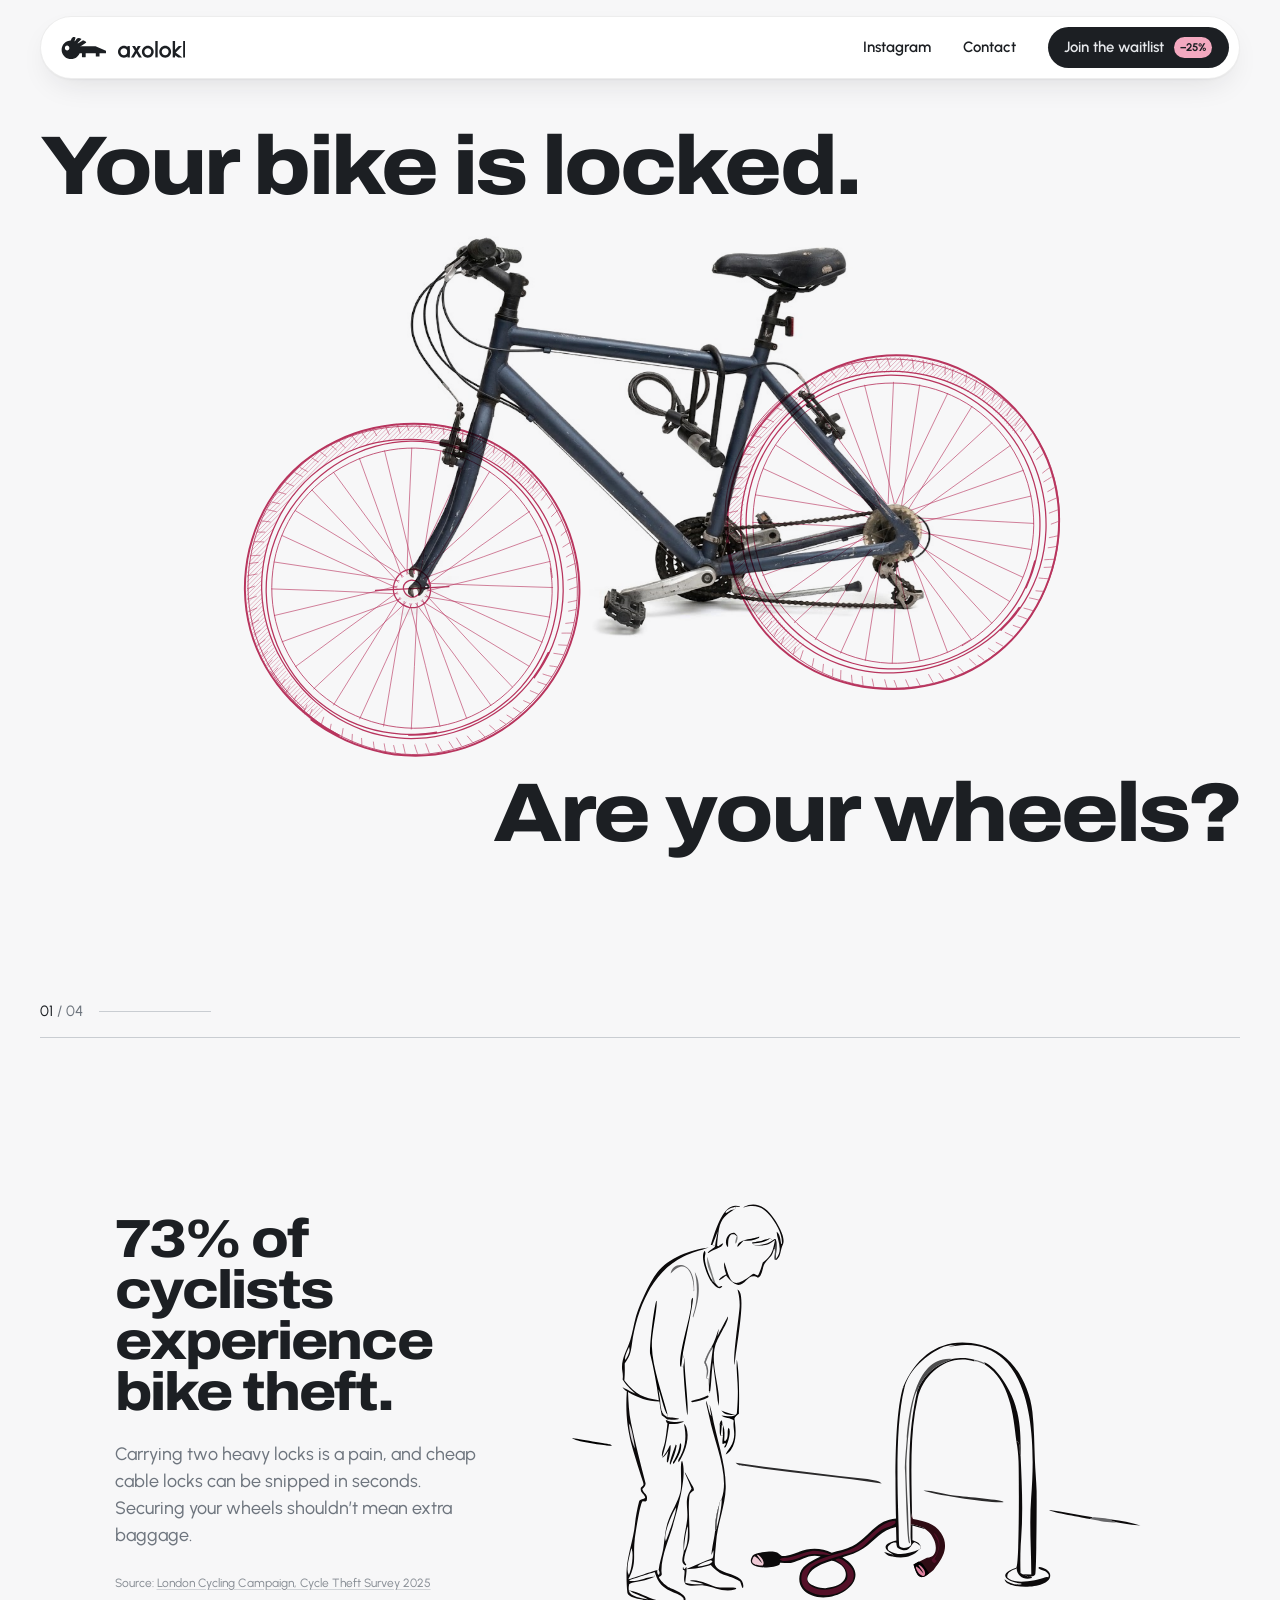
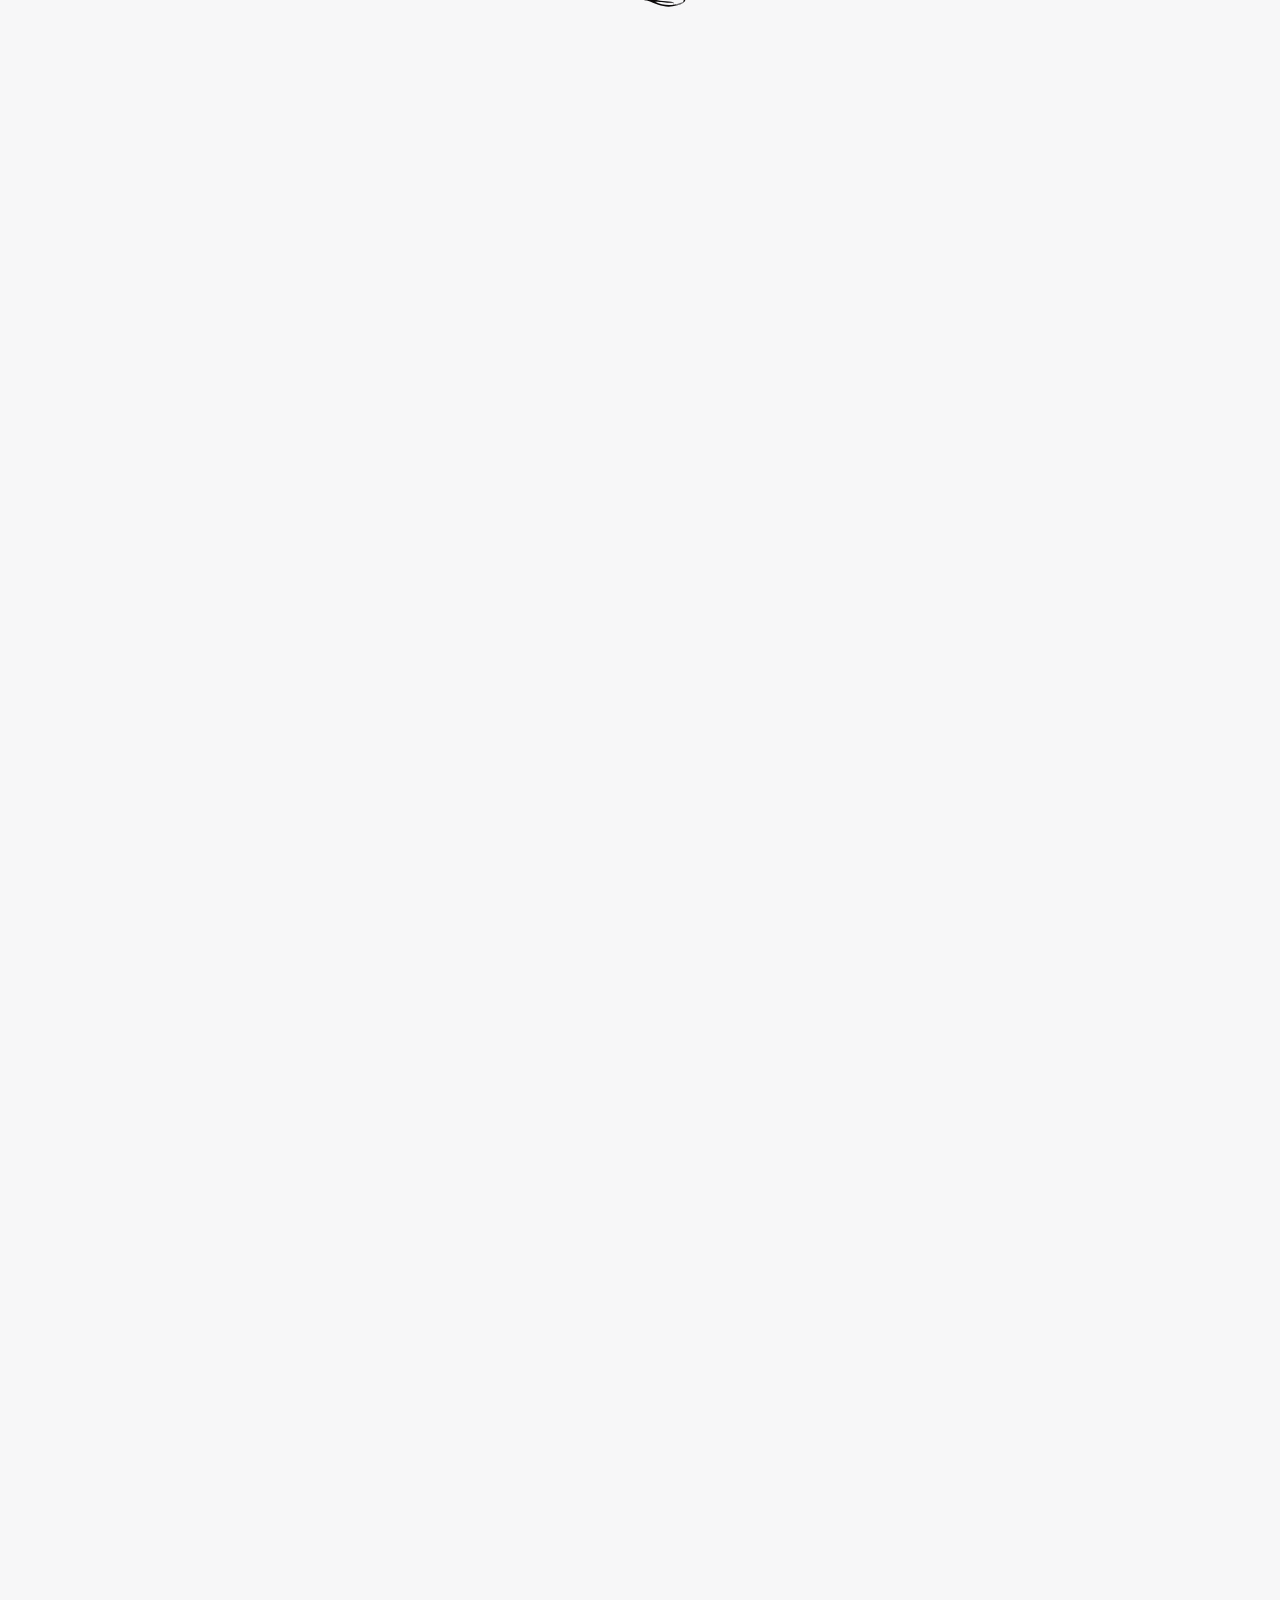
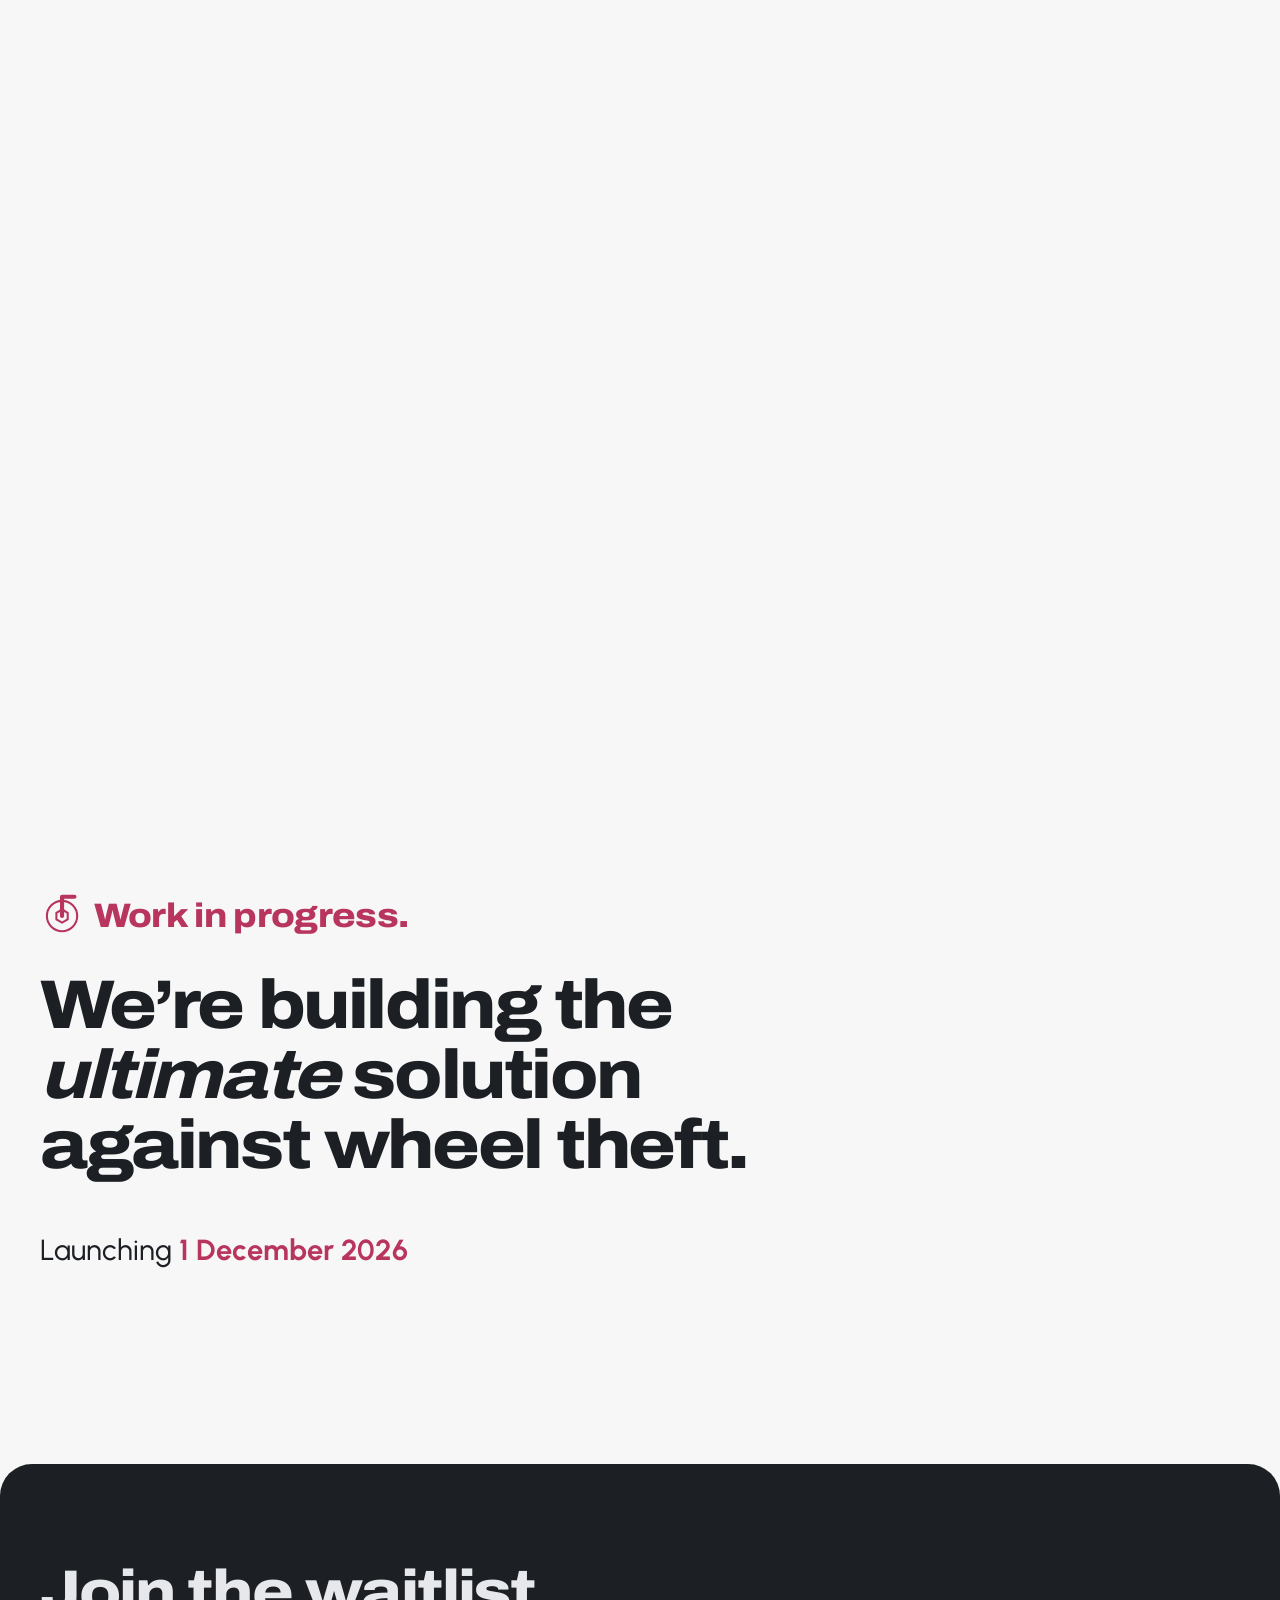
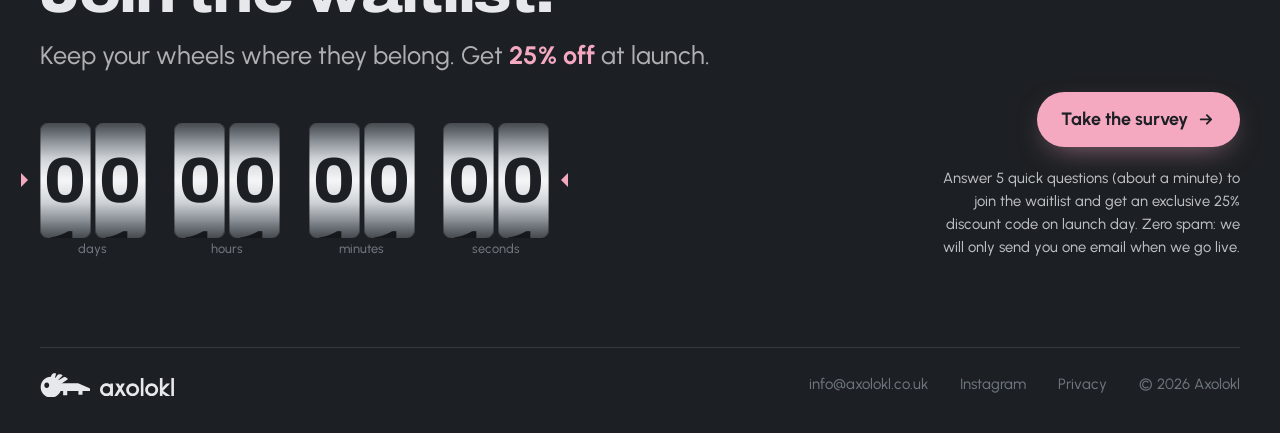
==== index.html @ daed97c5 "v3: privacy notice and page Co-Authored-By: Claude Opus 5.5 <noreply@anthropic.com>" ====
<!doctype html>
<html lang="en-GB">
<head>
  <script defer src="https://cloud.umami.is/script.js" data-website-id="1eecbb00-01e5-4532-9c35-7f315f8613e9"></script>
  <meta charset="utf-8">
  <meta name="viewport" content="width=device-width, initial-scale=1">
  <title>Axolokl — Wheel locks only your key opens</title>
  <meta name="description" content="London loses wheels in seconds. Axolokl is building axle locks with a unique key for every rider. Join the waitlist for 25% off at launch.">
  <link rel="icon" href="assets/logo/favicon.svg" type="image/svg+xml">
  <link rel="preload" href="assets/fonts/archivo-var.woff2" as="font" type="font/woff2" crossorigin>
  <link rel="preload" href="assets/fonts/urbanist-var.woff2" as="font" type="font/woff2" crossorigin>
  <link rel="stylesheet" href="css/styles.css?v=36">
  <script>document.documentElement.classList.add('js');</script>
</head>
<body>

  <header class="nav">
    <div class="logo" role="img" aria-label="Axolokl">
      <svg class="logo__mark" aria-hidden="true" focusable="false" viewBox="0 0 487 249" fill="none" xmlns="http://www.w3.org/2000/svg">
        <path d="M216.404 28.7857C219.076 29.8037 219.848 33.2154 217.874 35.2845L166.989 88.6305L225.165 53.3393C233.697 48.1631 244.389 48.1158 252.967 53.2163L267.867 62.0752C271.656 64.3283 271.803 69.7617 268.141 72.2163L134.375 161.881C115.343 176.302 87.4641 148.905 98.959 127.99L167.012 33.0821C174.684 22.3829 188.601 18.194 200.904 22.8809L216.404 28.7857Z" fill="currentColor"/>
        <path d="M73.7179 65.3352C75.9743 62.7346 80.2435 64.0102 80.7034 67.4223L84.0315 92.1162C84.6173 96.4625 90.7607 96.8344 91.8664 92.5905L100.637 58.9283C100.685 58.7411 100.748 58.5576 100.823 58.3794L113.81 27.6569C118.477 16.6164 129.864 9.97443 141.771 11.347L150.948 12.4049C154.665 12.8333 157.088 16.5226 156.004 20.1039L105.484 186.98C99.5517 209.324 61.9679 205.623 58.2829 182.965L98.0506 135.753C102.824 130.086 103.796 123.108 98.4 118.03C84.8316 105.262 56.8456 84.7814 60.6329 80.4164L73.7179 65.3352Z" fill="currentColor"/>
        <path d="M366.061 109.905H183.76V184.905H483.76C485.417 184.905 486.76 183.562 486.76 181.905V164.662C486.76 161.878 485.11 159.358 482.558 158.246L376.852 112.156C373.448 110.671 369.775 109.905 366.061 109.905Z" fill="currentColor"/>
        <path d="M225.029 174.929C225.029 173.272 226.372 171.929 228.029 171.929H262.029C263.686 171.929 265.029 173.272 265.029 174.929V223.929C265.029 225.586 263.686 226.929 262.029 226.929H228.029C226.372 226.929 225.029 225.586 225.029 223.929V174.929Z" fill="currentColor"/>
        <path d="M373.76 183.405C373.76 181.749 375.103 180.405 376.76 180.405H410.76C412.417 180.405 413.76 181.749 413.76 183.405V217.405C413.76 219.062 412.417 220.405 410.76 220.405H376.76C375.103 220.405 373.76 219.062 373.76 217.405V183.405Z" fill="currentColor"/>
        <path d="M107.26 47.4053C162.764 47.4053 207.76 92.4007 207.76 147.905C207.76 203.41 162.764 248.405 107.26 248.405C51.7553 248.405 6.75977 203.41 6.75977 147.905C6.75983 92.4008 51.7554 47.4055 107.26 47.4053ZM65.7598 102.905C52.5051 102.905 41.7598 114.77 41.7598 129.405C41.7598 144.041 52.5051 155.905 65.7598 155.905C79.0146 155.905 89.7598 144.041 89.7598 129.405C89.7597 114.77 79.0146 102.905 65.7598 102.905Z" fill="currentColor"/>
      </svg>
      <svg class="logo__word" aria-hidden="true" focusable="false" width="193" height="48" viewBox="0 0 193 48" fill="none" xmlns="http://www.w3.org/2000/svg">
      <path fill-rule="evenodd" clip-rule="evenodd" d="M0 30.7066C-3.30485e-08 28.4888 0.436837 26.2926 1.28557 24.2436C2.1343 22.1946 3.37831 20.3328 4.94656 18.7646C6.51482 17.1963 8.37661 15.9523 10.4256 15.1036C12.4747 14.2548 14.6708 13.818 16.8886 13.818C19.1065 13.818 21.3026 14.2548 23.3516 15.1036C25.4007 15.9523 27.2624 17.1963 28.8307 18.7646C30.3989 20.3328 31.643 22.1946 32.4917 24.2436C33.3404 26.2926 33.7773 28.4888 33.7773 30.7066C33.7773 32.9245 33.3404 35.1206 32.4917 37.1696C31.643 39.2186 30.3989 41.0804 28.8307 42.6487C27.2624 44.2169 25.4007 45.4609 23.3516 46.3097C21.3026 47.1584 19.1065 47.5953 16.8886 47.5953C14.6708 47.5953 12.4747 47.1584 10.4256 46.3097C8.37661 45.4609 6.51482 44.2169 4.94656 42.6487C3.37831 41.0804 2.1343 39.2186 1.28557 37.1696C0.436837 35.1206 -3.30485e-08 32.9245 0 30.7066ZM7.08961 30.7066C7.08961 28.1078 8.122 25.6153 9.95968 23.7777C11.7973 21.94 14.2898 20.9076 16.8886 20.9076C19.4875 20.9076 21.9799 21.94 23.8176 23.7777C25.6553 25.6153 26.6876 28.1078 26.6876 30.7066C26.6876 33.3055 25.6553 35.7979 23.8176 37.6356C21.9799 39.4732 19.4875 40.5056 16.8886 40.5056C14.2898 40.5056 11.7973 39.4732 9.95968 37.6356C8.122 35.7979 7.08961 33.3055 7.08961 30.7066Z" fill="currentColor"/>
      <path d="M27.0037 46.9631H33.7772V14.4502H27.0037V46.9631Z" fill="currentColor"/>
      <path d="M37.0285 46.9631H45.2471L65.0257 14.4502H56.8072L37.0285 46.9631Z" fill="currentColor"/>
      <path d="M59.9516 46.9631H68.1701L48.3915 14.4502H40.1729L59.9516 46.9631Z" fill="currentColor"/>
      <path fill-rule="evenodd" clip-rule="evenodd" d="M68.277 30.7066C68.277 26.2275 70.0563 21.9318 73.2236 18.7646C76.3908 15.5973 80.6865 13.818 85.1656 13.818C89.6448 13.818 93.9405 15.5973 97.1077 18.7646C100.275 21.9318 102.054 26.2275 102.054 30.7066C102.054 35.1858 100.275 39.4815 97.1077 42.6487C93.9405 45.8159 89.6448 47.5953 85.1656 47.5953C80.6865 47.5953 76.3908 45.8159 73.2236 42.6487C70.0563 39.4815 68.277 35.1858 68.277 30.7066ZM75.3666 30.7066C75.3666 28.1078 76.399 25.6153 78.2367 23.7777C80.0744 21.94 82.5668 20.9076 85.1656 20.9076C87.7645 20.9076 90.2569 21.94 92.0946 23.7777C93.9323 25.6153 94.9647 28.1078 94.9647 30.7066C94.9647 33.3055 93.9323 35.7979 92.0946 37.6356C90.2569 39.4732 87.7645 40.5056 85.1656 40.5056C82.5668 40.5056 80.0744 39.4732 78.2367 37.6356C76.399 35.7979 75.3666 33.3055 75.3666 30.7066Z" fill="currentColor"/>
      <path d="M106.615 46.963H113.389V0H106.615V46.963Z" fill="currentColor"/>
      <path fill-rule="evenodd" clip-rule="evenodd" d="M117.949 30.7066C117.949 26.2214 119.731 21.92 122.903 18.7485C126.074 15.5771 130.376 13.7953 134.861 13.7953C139.346 13.7953 143.647 15.5771 146.819 18.7485C149.99 21.92 151.772 26.2214 151.772 30.7066C151.772 35.1917 149.99 39.4931 146.819 42.6646C143.647 45.8361 139.346 47.6178 134.861 47.6178C130.376 47.6178 126.074 45.8361 122.903 42.6646C119.731 39.4931 117.949 35.1917 117.949 30.7066ZM125.039 30.7066C125.039 28.1077 126.071 25.6153 127.909 23.7776C129.747 21.9399 132.239 20.9075 134.838 20.9075C137.437 20.9075 139.929 21.9399 141.767 23.7776C143.605 25.6153 144.637 28.1077 144.637 30.7066C144.637 33.3054 143.605 35.7978 141.767 37.6355C139.929 39.4732 137.437 40.5056 134.838 40.5056C132.239 40.5056 129.747 39.4732 127.909 37.6355C126.071 35.7978 125.039 33.3054 125.039 30.7066Z" fill="currentColor"/>
      <path d="M156.333 46.963H163.106V0H156.333V46.963Z" fill="currentColor"/>
      <path d="M156.92 31.6098L161.797 36.3061L182.84 14.4502H173.402L156.92 31.6098Z" fill="currentColor"/>
      <path d="M161.345 31.0227L157.371 36.8479L171.957 46.963H184.285L161.345 31.0227Z" fill="currentColor"/>
      <path d="M186.227 46.963H193V0H186.227V46.963Z" fill="currentColor"/>
      </svg>
    </div>
    <nav class="nav__links" aria-label="Main">
      <!-- On phones the two text links collapse to icons and the button shortens to "Join −25%" -->
      <a class="nav__link" href="https://www.instagram.com/axolokl/" target="_blank" rel="noopener">
        <svg class="nav__icon" viewBox="0 0 24 24" aria-hidden="true" focusable="false"><rect x="3.5" y="3.5" width="17" height="17" rx="5"/><circle cx="12" cy="12" r="4"/><circle class="nav__icon-dot" cx="17.2" cy="6.8" r="0.6"/></svg>
        <span class="nav__text">Instagram</span>
      </a>
      <a class="nav__link" href="mailto:info@axolokl.co.uk">
        <svg class="nav__icon" viewBox="0 0 24 24" aria-hidden="true" focusable="false"><rect x="3" y="5.5" width="18" height="13" rx="2"/><path d="M3.5 7 L12 13 L20.5 7"/></svg>
        <span class="nav__text">Contact</span>
      </a>
      <a class="btn btn--small nav__cta" href="#waitlist" data-waitlist-open><span><span class="nav__cta-long">Join the waitlist</span><span class="nav__cta-short">Join</span></span><span class="nav__chip">−25%</span></a>
    </nav>
  </header>

  <main id="top">

    <!-- 1. HERO -->
    <section class="hero" aria-labelledby="hero-title">
      <h1 id="hero-title" class="hero__title">
        <span class="hero__line hero__line--a">Your bike is locked.</span>
        <span class="hero__line hero__line--b">Are your wheels?</span>
      </h1>

      <figure class="hero__stage">
        <img class="hero__bike" src="assets/img/hero-bike.jpg" width="1024" height="765"
             alt="A bicycle frame still locked with a D-lock, both of its wheels stolen.">
        <!-- Ghost wheels: hand-drawn sketches where the stolen wheels used to be. Image-pixel coordinates;
             generated (tyre, tread, hatching, rim, spokes, hub, cassette), each stroke traced in on load. -->
        <svg class="hero__ghosts" viewBox="0 0 1024 765" aria-hidden="true" focusable="false">
          <defs><mask id="gw-rear-gears" maskUnits="userSpaceOnUse" x="-400" y="-400" width="1824" height="1565"><rect x="-400" y="-400" width="1824" height="1565" fill="#fff"/><circle cx="911" cy="562" r="44" fill="#000"/></mask></defs>
          <g class="ghost-wheel">
            <path class="sk sk--tyre sk-trace" d="M35.9 884C31.4 881.3 17.4 873.8 8.6 868C-0.2 862.3 -8.8 856 -16.9 849.2C-25.1 842.5 -32.9 835.3 -40.3 827.7C-47.6 820.1 -54.6 812 -61 803.5C-67.4 795 -73.4 786.1 -78.7 776.9C-84.1 767.6 -88.9 758 -93 748.1C-97.1 738.3 -100.7 728 -103.5 717.7C-106.3 707.4 -108.5 696.7 -110 686.1C-111.4 675.5 -112.2 664.7 -112.4 653.9C-112.5 643.2 -111.9 632.4 -110.7 621.7C-109.5 611 -107.7 600.3 -105.2 589.9C-102.7 579.4 -99.5 569 -95.8 559C-92 548.9 -87.6 539 -82.6 529.4C-77.7 519.9 -72 510.6 -65.9 501.8C-59.8 493 -53 484.5 -45.8 476.5C-38.6 468.6 -30.7 461.1 -22.6 454.1C-14.4 447.2 -5.7 440.8 3.3 434.9C12.2 429.1 21.6 423.9 31.2 419.2C40.8 414.6 50.8 410.5 60.8 407C70.8 403.5 81.1 400.7 91.5 398.3C101.8 396 112.3 394.3 122.9 393.1C133.4 392 144 391.4 154.6 391.4C165.2 391.4 175.9 391.9 186.4 393.1C197 394.3 207.6 396.1 217.9 398.6C228.3 401 238.6 404.1 248.6 407.8C258.6 411.5 268.5 415.9 277.9 420.9C287.4 425.8 296.6 431.5 305.4 437.6C314.1 443.8 322.5 450.6 330.4 457.8C338.3 465.1 345.8 472.9 352.7 481.1C359.6 489.3 366 498 371.8 506.9C377.7 515.9 383 525.3 387.8 534.8C392.5 544.4 396.8 554.4 400.4 564.4C404 574.5 407 584.9 409.4 595.3C411.8 605.7 413.7 616.4 414.8 627.1C415.9 637.7 416.5 648.6 416.3 659.3C416.1 670 415.3 680.8 413.7 691.5C412.2 702.1 410 712.8 407.1 723.1C404.2 733.5 400.7 743.8 396.5 753.7C392.3 763.6 387.5 773.3 382.1 782.6C376.8 792 370.8 801 364.4 809.6C357.9 818.2 350.9 826.4 343.5 834.2C336.1 842 328.1 849.4 319.9 856.2C311.6 863.1 302.8 869.5 293.8 875.3C284.8 881.1 275.3 886.4 265.6 891.1C255.9 895.7 245.9 899.9 235.7 903.3C225.5 906.7 215 909.5 204.4 911.5C193.9 913.6 183.1 915 172.4 915.6C161.7 916.3 150.8 916.2 140.1 915.5C129.4 914.8 118.7 913.4 108.2 911.3C97.7 909.3 87.3 906.5 77.2 903.3C67 900 57 896.1 47.4 891.8C37.7 887.4 28.2 882.4 19 877C9.9 871.6 -3.1 862.3 -7.5 859.3" pathLength="1" style="--d:0.70s;--t:2.50s"/>
            <path class="sk sk--fine sk-trace" d="M-17.7 842.8C-21.4 839.2 -32.9 828.6 -39.9 820.9C-46.9 813.2 -53.5 805.1 -59.6 796.6C-65.7 788.2 -71.3 779.3 -76.3 770.1C-81.4 761 -85.9 751.4 -89.7 741.7C-93.6 731.9 -96.9 721.9 -99.5 711.7C-102.1 701.5 -104.1 691.1 -105.4 680.7C-106.8 670.2 -107.5 659.6 -107.5 649.1C-107.5 638.5 -106.9 627.9 -105.7 617.4C-104.5 606.9 -102.6 596.4 -100.2 586.1C-97.7 575.8 -94.6 565.6 -90.9 555.6C-87.2 545.7 -82.8 535.8 -77.9 526.4C-73 517 -67.4 507.8 -61.3 499C-55.2 490.3 -48.4 481.9 -41.2 474.1C-33.9 466.2 -26.1 458.8 -17.9 452.1C-9.6 445.3 -0.9 439.1 8.2 433.5C17.2 427.9 26.7 422.9 36.4 418.6C46 414.3 56 410.6 66.1 407.5C76.2 404.3 86.5 401.9 96.8 400C107.1 398 117.6 396.7 128 396C138.4 395.2 148.9 395 159.4 395.3C169.8 395.7 180.3 396.6 190.6 398C201 399.5 211.3 401.6 221.4 404.2C231.5 406.8 241.6 410 251.4 413.9C261.1 417.7 270.7 422.2 280 427.2C289.2 432.2 298.2 437.9 306.7 444.1C315.2 450.3 323.4 457.1 331.1 464.3C338.7 471.5 346 479.3 352.7 487.5C359.4 495.6 365.6 504.2 371.2 513.1C376.9 522 382 531.4 386.6 540.9C391.1 550.4 395.1 560.2 398.6 570.2C402 580.2 404.9 590.5 407.1 600.8C409.3 611.1 411 621.7 411.9 632.2C412.9 642.8 413.3 653.5 412.9 664.1C412.6 674.7 411.5 685.4 409.8 695.8C408.1 706.3 405.7 716.8 402.7 727C399.6 737.1 395.9 747.2 391.6 756.9C387.2 766.6 382.2 776.1 376.7 785.2C371.2 794.2 365.1 803 358.6 811.4C352.1 819.7 345 827.7 337.5 835.3C330.1 842.8 322.1 849.9 313.9 856.6C305.6 863.2 296.9 869.4 287.9 875.1C278.9 880.7 269.5 885.9 259.9 890.5C250.3 895 240.3 899 230.2 902.3C220.1 905.6 209.7 908.3 199.2 910.2C188.7 912.2 178 913.4 167.3 914C156.7 914.5 145.9 914.3 135.3 913.4C124.7 912.4 114.1 910.8 103.8 908.5C93.4 906.2 83.2 903.2 73.2 899.7C63.2 896.2 53.5 892 44 887.3C34.6 882.7 25.4 877.5 16.5 871.8C7.7 866.1 -0.9 860 -9.1 853.4C-17.2 846.8 -25.1 839.8 -32.5 832.4C-39.9 825 -47 817.1 -53.5 808.9C-60.1 800.6 -68.7 787.3 -71.7 783" pathLength="1" style="--d:0.94s;--t:2.60s"/>
            <path class="sk sk-trace" d="M367 752.9C364.7 757.2 358.2 770.2 353 778.3C347.8 786.5 342.1 794.3 335.9 801.7C329.8 809.1 323.1 816.2 316.1 822.8C309.1 829.4 301.6 835.5 293.8 841.2C286.1 846.9 277.9 852.2 269.6 856.9C261.2 861.6 252.6 865.9 243.7 869.7C234.9 873.4 225.8 876.7 216.6 879.4C207.3 882.1 197.9 884.2 188.4 885.8C178.9 887.4 169.3 888.4 159.7 888.8C150 889.2 140.3 889 130.7 888.1C121.1 887.3 111.5 885.8 102.1 883.7C92.7 881.6 83.4 878.9 74.4 875.6C65.3 872.4 56.4 868.4 47.9 864.1C39.4 859.7 31.1 854.7 23.1 849.3C15.2 843.9 7.6 838 0.4 831.8C-6.9 825.5 -13.8 818.8 -20.2 811.8C-26.7 804.8 -32.8 797.3 -38.5 789.6C-44.1 781.9 -49.4 773.9 -54.1 765.6C-58.9 757.3 -63.2 748.6 -67 739.8C-70.8 731 -74.1 721.9 -76.7 712.7C-79.4 703.4 -81.6 693.9 -83.1 684.4C-84.6 674.9 -85.5 665.2 -85.8 655.5C-86.1 645.9 -85.8 636.1 -84.8 626.5C-83.9 616.9 -82.3 607.2 -80.2 597.8C-78.1 588.3 -75.3 578.9 -72 569.8C-68.7 560.7 -64.8 551.7 -60.4 543.1C-56.1 534.4 -51.1 526 -45.7 517.9C-40.3 509.8 -34.4 502 -28 494.7C-21.6 487.4 -14.8 480.4 -7.5 473.9C-0.3 467.4 7.4 461.3 15.4 455.8C23.4 450.3 31.8 445.3 40.5 440.9C49.1 436.5 58.1 432.7 67.2 429.4C76.3 426.2 85.7 423.5 95.2 421.5C104.6 419.4 114.2 418 123.8 417.1C133.4 416.3 143 416 152.6 416.2C162.2 416.5 171.8 417.3 181.3 418.6C190.7 419.9 200.2 421.7 209.5 424.1C218.7 426.4 227.9 429.2 236.9 432.6C245.8 435.9 254.7 439.8 263.2 444.1C271.8 448.5 280.1 453.3 288.1 458.7C296.1 464 303.9 469.8 311.2 476.2C318.4 482.5 325.4 489.3 331.9 496.5C338.3 503.7 344.3 511.3 349.8 519.3C355.3 527.3 360.3 535.7 364.7 544.3C369.1 552.9 373 561.9 376.3 571C379.6 580.1 382.3 589.5 384.5 599C386.6 608.4 388.2 618 389.3 627.7C390.3 637.3 390.7 647.1 390.6 656.8C390.5 666.5 389.7 676.2 388.4 685.9C387.1 695.5 385.3 705.1 382.8 714.5C380.3 723.9 377.2 733.2 373.6 742.2C369.9 751.2 365.7 760 360.9 768.5C356.2 777 347.7 788.9 345 793" pathLength="1" style="--d:1.10s;--t:2.40s"/>
            <path class="sk sk-trace" d="M190.5 879C185.9 879.6 171.9 881.6 162.6 882.1C153.2 882.6 143.8 882.5 134.4 881.9C125.1 881.3 115.7 880.2 106.5 878.5C97.3 876.7 88 874.5 79.1 871.6C70.1 868.8 61.3 865.4 52.7 861.4C44.2 857.5 35.8 852.9 27.8 847.9C19.8 842.9 12.1 837.4 4.8 831.4C-2.4 825.4 -9.4 818.9 -15.8 812C-22.3 805.2 -28.4 797.8 -33.9 790.2C-39.5 782.6 -44.6 774.6 -49.1 766.4C-53.7 758.2 -57.8 749.7 -61.4 741C-64.9 732.3 -68 723.3 -70.5 714.3C-72.9 705.2 -74.9 695.9 -76.3 686.7C-77.6 677.4 -78.4 668 -78.7 658.6C-78.9 649.2 -78.5 639.8 -77.6 630.4C-76.6 621.1 -75.1 611.8 -73 602.7C-70.9 593.5 -68.2 584.5 -65 575.7C-61.9 566.9 -58.1 558.3 -53.9 550C-49.6 541.6 -44.9 533.5 -39.7 525.8C-34.5 518 -28.9 510.5 -22.8 503.4C-16.8 496.3 -10.3 489.4 -3.5 483C3.3 476.7 10.5 470.6 18 465C25.5 459.4 33.3 454.2 41.4 449.5C49.6 444.8 58 440.5 66.7 436.9C75.3 433.2 84.3 430 93.4 427.4C102.4 424.8 111.7 422.8 121.1 421.4C130.4 420 140 419.2 149.4 419C158.9 418.9 168.4 419.3 177.8 420.4C187.2 421.5 196.6 423.2 205.8 425.4C215 427.7 224.1 430.6 232.9 433.9C241.8 437.3 250.4 441.3 258.8 445.7C267.1 450.1 275.2 455.1 283 460.5C290.7 465.9 298.2 471.7 305.2 478C312.3 484.3 319 491 325.2 498.1C331.4 505.1 337.3 512.6 342.6 520.4C347.9 528.1 352.8 536.3 357.1 544.6C361.4 553 365.2 561.7 368.4 570.5C371.7 579.3 374.4 588.4 376.5 597.5C378.6 606.7 380.2 616 381.2 625.3C382.2 634.7 382.7 644.1 382.6 653.5C382.5 662.8 381.8 672.3 380.6 681.6C379.4 690.8 377.7 700.1 375.4 709.2C373.2 718.3 370.4 727.4 367.1 736.1C363.8 744.9 359.9 753.6 355.6 761.9C351.2 770.2 346.3 778.4 341 786.1C335.6 793.9 329.7 801.4 323.4 808.4C317.1 815.4 310.3 822 303.2 828.2C296.1 834.3 288.4 840.1 280.6 845.3C272.7 850.5 264.4 855.2 256 859.4C247.5 863.5 238.8 867.2 229.9 870.3C221 873.4 211.8 876 202.7 878C193.5 880 184.1 881.5 174.7 882.5C165.4 883.4 151.2 883.5 146.5 883.7" pathLength="1" style="--d:1.30s;--t:2.20s"/>
            <path class="sk sk--fine sk-trace" d="M370.3 619.2C370.8 623.7 372.7 637.1 373 646C373.4 655 373.2 664.1 372.4 673C371.6 682 370.2 691 368.4 699.8C366.5 708.6 364 717.3 361.1 725.8C358.1 734.3 354.6 742.7 350.6 750.8C346.7 758.9 342.2 766.8 337.3 774.4C332.3 782 326.9 789.3 321.1 796.2C315.3 803.1 309 809.7 302.4 815.8C295.8 822 288.7 827.8 281.4 833C274 838.3 266.3 843.1 258.3 847.4C250.3 851.7 242 855.5 233.6 858.7C225.2 861.9 216.5 864.6 207.7 866.7C199 868.8 190 870.3 181.1 871.3C172.1 872.3 163.1 872.8 154.1 872.7C145.1 872.6 136.1 871.9 127.3 870.8C118.4 869.7 109.5 868 100.9 865.8C92.2 863.7 83.6 861.1 75.2 857.9C66.8 854.8 58.6 851.2 50.6 847.2C42.6 843.1 34.8 838.6 27.4 833.6C19.9 828.7 12.7 823.2 5.9 817.4C-0.9 811.6 -7.4 805.3 -13.5 798.6C-19.5 792 -25.2 784.9 -30.3 777.5C-35.5 770.2 -40.3 762.4 -44.5 754.5C-48.7 746.5 -52.4 738.2 -55.6 729.8C-58.8 721.4 -61.4 712.7 -63.6 703.9C-65.7 695.2 -67.3 686.2 -68.4 677.3C-69.4 668.3 -70 659.3 -69.9 650.2C-69.9 641.2 -69.3 632.1 -68.2 623.2C-67.1 614.2 -65.5 605.3 -63.3 596.5C-61.1 587.8 -58.3 579.1 -55 570.7C-51.8 562.2 -47.9 553.9 -43.6 546C-39.3 538.1 -34.5 530.3 -29.2 523C-23.9 515.7 -18.1 508.6 -12 502C-5.8 495.4 0.8 489.1 7.7 483.3C14.6 477.5 21.9 472.1 29.4 467.2C37 462.3 44.9 457.8 53 453.8C61 449.8 69.4 446.2 77.9 443.2C86.3 440.2 95.1 437.6 103.8 435.6C112.6 433.6 121.6 432.1 130.5 431.1C139.5 430.2 148.6 429.8 157.6 430C166.6 430.1 175.7 430.9 184.7 432.2C193.6 433.5 202.5 435.4 211.2 437.8C219.9 440.3 228.5 443.3 236.8 446.8C245.1 450.3 253.2 454.4 261 458.9C268.8 463.5 276.3 468.5 283.5 474C290.7 479.4 297.5 485.3 304 491.5C310.5 497.8 316.6 504.4 322.3 511.4C328 518.3 333.3 525.6 338.1 533.2C343 540.7 347.5 548.6 351.4 556.7C355.4 564.8 358.9 573.1 361.8 581.6C364.8 590.1 367.3 598.8 369.2 607.6C371.2 616.4 372.7 629.9 373.4 634.4" pathLength="1" style="--d:1.46s;--t:2.20s"/>
            <path class="sk sk--fine sk-fade" d="M412.5 649.2Q406.9 651 400.8 653.3M411.8 670.8Q405.1 672.3 398.5 673.7M410.4 685.1Q404.6 686.5 399.2 687.6M406.9 705.6Q400.8 706.3 394.6 707M402.8 722.4Q395.8 722.2 388.6 722.4M396.6 741.6Q390.3 741.4 383.4 740.9M390.6 756.5Q382.9 755.3 375.8 754.3M381.1 775.9Q375.3 774.6 369.5 774.1M372.3 791.1Q365.5 789.4 358.7 787.1M363.5 804Q357.1 801.8 350.5 799.4M351.8 819.2Q345.5 816.2 338.6 813.3M338.6 833.8Q333.5 831.6 328.1 829.1M323.6 848Q317.4 844 311.6 840.1M311.4 858Q306.6 854.8 301.8 852M300 866.4Q295.5 862.8 290.6 859.8M283.8 876.7Q279.4 872.1 274.4 868.2M266.5 886Q262.3 881.4 257.4 876.3M247.1 894.5Q243.1 889.7 239.2 885.1M229.8 900.6Q225.6 894.1 221.9 888M216.9 904.3Q213.6 899.3 210.3 894.2M198.9 908.2Q196 903.3 193.2 898.6M178.7 911.1Q176.2 904.2 173.4 897.3M160.2 912.4Q157.7 906.1 155.9 899.3M140.9 912.3Q139.5 905.1 137.6 898.1M125.5 911.1Q124.2 905.2 122.7 899.9M109.9 909.1Q108.6 903 107.8 897.2M92.1 905.5Q91.2 899.6 90.7 894.4M72.4 900.1Q72.5 894.5 72 888.7M56.8 894.5Q57 888.3 57.4 882.3M40.3 887.3Q41.9 880.2 42.8 873.1M21.9 877.7Q22.6 871.8 23.9 866.3M7.8 868.9Q9.7 861.7 12.2 855.2M-11 855.2Q-8.8 849.1 -6.1 842.9M-19.7 847.9Q-16.7 842.1 -14.3 835.8M-36.4 831.9Q-33.6 826.3 -30.7 821.1M-48.8 817.9Q-45 812.3 -41.5 806.9M-57.6 806.7Q-52.8 801.4 -48.8 795.4M-70.1 788.2Q-65 782.7 -60.3 777.6M-78.1 774.2Q-74.1 769.3 -69.3 765.1M-85.3 759.4Q-80.7 755.6 -76.4 751.1M-92.7 741.5Q-86.2 737.6 -80.6 732.9M-98.1 724.7Q-93.4 721 -88.3 717.8M-102.4 708.3Q-96.1 705.2 -90.5 701.7M-105.9 688.4Q-99.5 685.2 -93.5 682.7M-107.9 669Q-100.8 666.8 -94.1 664.2M-108.5 652.2Q-102.6 650.1 -97.3 648.2M-107.7 631.6Q-100.4 630.2 -93 628.9M-105.5 612.5Q-98.8 611.3 -91.6 610.7M-103.3 600.3Q-95.8 599.5 -88.7 599.3M-97.7 577.9Q-90.1 578 -82.8 578.3M-92.7 562.6Q-87.2 563 -80.9 562.7M-85.5 545.1Q-78.6 545.8 -72.4 546.7M-76.7 527.3Q-70 528.7 -62.7 530.5M-69.7 515.2Q-63.7 516.4 -57.9 517.9M-59.1 499.4Q-53.1 500.9 -47.8 502.7M-47.8 484.8Q-41.2 487.4 -35.4 490.1M-33.3 468.9Q-27.4 471.9 -21.6 474.9M-24.9 460.8Q-19.5 463.6 -13.7 467.1M-6.7 445.4Q-1.7 448.8 3.3 451.9M6.7 435.8Q11.6 439.7 16.5 443.4M23.5 425.4Q28 429 32.4 433M36.3 418.6Q41.1 423.9 45.9 429.1M56.2 409.8Q60.5 415.7 65 421.5M71.5 404.2Q75.5 409.6 79.1 415M89.2 399.2Q93 404.9 96 410.3M109.5 395Q112.3 401.8 115.6 408.5M128 392.6Q130.3 399 133.1 406.1M142.5 391.7Q144.4 396.7 146.8 402.3M162.3 391.7Q164.3 398.3 165.7 405.5M180.8 393.1Q181.7 400.2 183.2 406.6M200.6 396.1Q201.8 402 202.3 408M214.9 399.2Q215.3 406.4 215.2 414.2M232 404.1Q231.8 410.4 231.9 417.3M248.4 410Q247.3 417 247 423.9M265.8 417.7Q265.1 423.4 264.7 428.9M282.3 426.4Q281.7 432.3 280.3 437.7M300.5 438Q298.8 443.2 297.5 449.2M314 448Q311.6 453.7 309.8 459.5M328.5 460.4Q325.1 466.5 322 473.2M341.5 473.2Q338.3 478.7 334.8 484.9M349.5 482.1Q345.6 487.6 341.9 493.7M364.6 501.5Q360.6 506.5 356.2 512.2M374.3 516.2Q371 520.6 367.1 525.1M381.5 528.7Q377.1 533.2 372.1 538.1M388.9 543.6Q383.7 547.7 379 552.4M395.9 560.6Q391.4 564.2 387.3 568M402 578.8Q395.9 582.6 390.1 586.4M406.3 595.5Q400.5 598.5 395.5 601.9M409.5 612.3Q403.1 615 396.7 618.1M411.9 633.6Q404.6 636.3 397.9 638.5" style="--d:2.50s;--o:.7"/>
            <clipPath id="gw-front-ring"><path clip-rule="evenodd" d="M-110 652a262 262 0 1 0 524 0a262 262 0 1 0 -524 0ZM-86 652a238 238 0 1 0 476 0a238 238 0 1 0 -476 0Z"/></clipPath>
            <path class="sk sk--hatch sk-fade" clip-path="url(#gw-front-ring)" d="M-634 914Q-372.2 652 -110 390M-627 914Q-364.2 651.7 -103 390M-620 914Q-358 652.5 -96 390M-613 914Q-349.8 651.6 -89 390M-606 914Q-343.2 652.5 -82 390M-599 914Q-336.7 651.8 -75 390M-592 914Q-330.4 650.9 -68 390M-585 914Q-323.9 651 -61 390M-578 914Q-315.4 651.4 -54 390M-571 914Q-309.8 651 -47 390M-564 914Q-301.2 652.9 -40 390M-557 914Q-294.6 651.5 -33 390M-550 914Q-288.6 651.5 -26 390M-543 914Q-281.1 651.2 -19 390M-536 914Q-274.1 651.4 -12 390M-529 914Q-265.9 653.1 -5 390M-522 914Q-259.9 651.4 2 390M-515 914Q-251.9 651.5 9 390M-508 914Q-246.3 650.8 16 390M-501 914Q-239.3 651.9 23 390M-494 914Q-232 651.3 30 390M-487 914Q-225 650.8 37 390M-480 914Q-218.6 651 44 390M-473 914Q-211.2 650.9 51 390M-466 914Q-205.1 651.5 58 390M-459 914Q-197.6 652.2 65 390M-452 914Q-189.9 652.6 72 390M-445 914Q-182.6 652.5 79 390M-438 914Q-175.1 651.7 86 390M-431 914Q-169.4 653.2 93 390M-424 914Q-162.8 652.5 100 390M-417 914Q-154.7 650.9 107 390M-410 914Q-147.2 652.9 114 390M-403 914Q-140.7 652.6 121 390M-396 914Q-133.3 651.1 128 390M-389 914Q-126.9 652 135 390M-382 914Q-119.2 652.7 142 390M-375 914Q-112.2 652.2 149 390M-368 914Q-105.1 652.4 156 390M-361 914Q-98.5 651.4 163 390M-354 914Q-93.1 651.1 170 390M-347 914Q-85.3 651.1 177 390M-340 914Q-77.2 652.1 184 390M-333 914Q-70.7 652.3 191 390M-326 914Q-63.6 652 198 390M-319 914Q-58.2 652.7 205 390M-312 914Q-49.4 652 212 390M-305 914Q-42.9 652.4 219 390M-298 914Q-37 652.6 226 390M-291 914Q-29.6 651 233 390M-284 914Q-22.6 652.6 240 390M-277 914Q-15.7 652.6 247 390M-270 914Q-6.9 652 254 390M-263 914Q-1.3 651.9 261 390M-256 914Q6.4 652.6 268 390M-249 914Q13.3 652.3 275 390M-242 914Q19 651.2 282 390M-235 914Q26.4 652.6 289 390M-228 914Q33.5 652.2 296 390M-221 914Q39.8 650.9 303 390M-214 914Q47.4 652.4 310 390M-207 914Q55.5 652.4 317 390M-200 914Q61.5 652 324 390M-193 914Q68.9 651.9 331 390M-186 914Q75.1 652.9 338 390M-179 914Q82.3 653.1 345 390M-172 914Q91 650.8 352 390M-165 914Q96.9 652.8 359 390M-158 914Q105.1 651.9 366 390M-151 914Q110.4 651.3 373 390M-144 914Q119.1 651.3 380 390M-137 914Q125.2 651.1 387 390M-130 914Q132.1 653.1 394 390M-123 914Q138.1 652.8 401 390M-116 914Q146 652.9 408 390M-109 914Q153.5 651.4 415 390M-102 914Q161 652 422 390M-95 914Q165.9 650.8 429 390M-88 914Q174 651.9 436 390M-81 914Q180.5 651.1 443 390M-74 914Q187.6 651.6 450 390M-67 914Q195.8 650.8 457 390M-60 914Q202.6 652.8 464 390" style="--d:2.80s;--o:.55"/>
            <path class="sk sk--spoke sk-trace" d="M174.5 643.6Q275.5 647.6 374 650.3" pathLength="1" style="--d:1.60s;--t:1.10s"/>
            <path class="sk sk--spoke sk-trace" d="M172.4 664.6Q270.3 680.5 369.4 697.1" pathLength="1" style="--d:1.64s;--t:1.10s"/>
            <path class="sk sk--spoke sk-trace" d="M176 653Q268.1 695 357.3 736.5" pathLength="1" style="--d:1.67s;--t:1.10s"/>
            <path class="sk sk--spoke sk-trace" d="M166.2 671.3Q251.4 722.4 336.9 774.8" pathLength="1" style="--d:1.71s;--t:1.10s"/>
            <path class="sk sk--spoke sk-trace" d="M173.9 661.9Q240.9 735.7 310.4 807.6" pathLength="1" style="--d:1.74s;--t:1.10s"/>
            <path class="sk sk--spoke sk-trace" d="M157.8 675.3Q218.3 754.9 276.1 836.1" pathLength="1" style="--d:1.78s;--t:1.10s"/>
            <path class="sk sk--spoke sk-trace" d="M168.3 669.6Q203.1 762.2 237.9 856.7" pathLength="1" style="--d:1.82s;--t:1.10s"/>
            <path class="sk sk--spoke sk-trace" d="M148.4 675.7Q173.5 773.8 195.9 869.6" pathLength="1" style="--d:1.85s;--t:1.10s"/>
            <path class="sk sk--spoke sk-trace" d="M160.1 674.6Q155.7 775.5 150.6 874" pathLength="1" style="--d:1.89s;--t:1.10s"/>
            <path class="sk sk--spoke sk-trace" d="M139.4 672.4Q123.2 771.5 106.8 869.3" pathLength="1" style="--d:1.92s;--t:1.10s"/>
            <path class="sk sk--spoke sk-trace" d="M151.2 676Q110.7 766.8 68.9 857.9" pathLength="1" style="--d:1.96s;--t:1.10s"/>
            <path class="sk sk--spoke sk-trace" d="M132.6 666.1Q80.6 750.4 27.7 836" pathLength="1" style="--d:2.00s;--t:1.10s"/>
            <path class="sk sk--spoke sk-trace" d="M142.1 673.9Q70.5 741 -3.6 810.4" pathLength="1" style="--d:2.03s;--t:1.10s"/>
            <path class="sk sk--spoke sk-trace" d="M128.7 657.7Q47.6 716 -32.5 775.4" pathLength="1" style="--d:2.07s;--t:1.10s"/>
            <path class="sk sk--spoke sk-trace" d="M134.2 668.1Q41.8 701.3 -53.5 736" pathLength="1" style="--d:2.10s;--t:1.10s"/>
            <path class="sk sk--spoke sk-trace" d="M128.3 648.3Q30.6 671.6 -65.9 694.6" pathLength="1" style="--d:2.14s;--t:1.10s"/>
            <path class="sk sk--spoke sk-trace" d="M129.5 660.3Q28.7 655.4 -70 652.5" pathLength="1" style="--d:2.18s;--t:1.10s"/>
            <path class="sk sk--spoke sk-trace" d="M131.4 639.7Q33.9 624.8 -66 610" pathLength="1" style="--d:2.21s;--t:1.10s"/>
            <path class="sk sk--spoke sk-trace" d="M128 651.1Q38.4 611.1 -53.6 568.2" pathLength="1" style="--d:2.25s;--t:1.10s"/>
            <path class="sk sk--spoke sk-trace" d="M137.8 632.6Q51.5 579.8 -32.7 528.8" pathLength="1" style="--d:2.28s;--t:1.10s"/>
            <path class="sk sk--spoke sk-trace" d="M130.2 642.1Q61.5 568 -6.3 496.3" pathLength="1" style="--d:2.32s;--t:1.10s"/>
            <path class="sk sk--spoke sk-trace" d="M146.2 628.7Q86.2 548.6 27.7 468.1" pathLength="1" style="--d:2.36s;--t:1.10s"/>
            <path class="sk sk--spoke sk-trace" d="M135.9 634.2Q103 540 68.6 446.2" pathLength="1" style="--d:2.39s;--t:1.10s"/>
            <path class="sk sk--spoke sk-trace" d="M155.6 628.3Q132 530.9 108.3 434.3" pathLength="1" style="--d:2.43s;--t:1.10s"/>
            <path class="sk sk--spoke sk-trace" d="M143.7 629.5Q146.2 529.1 151.3 430" pathLength="1" style="--d:2.46s;--t:1.10s"/>
            <path class="sk sk--spoke sk-trace" d="M164.7 631.6Q179.9 533.2 197.3 434.7" pathLength="1" style="--d:2.50s;--t:1.10s"/>
            <path class="sk sk--spoke sk-trace" d="M153.1 628Q196.4 536.7 237.5 447.1" pathLength="1" style="--d:2.54s;--t:1.10s"/>
            <path class="sk sk--spoke sk-trace" d="M171.3 637.7Q222.1 552 274.5 466.9" pathLength="1" style="--d:2.57s;--t:1.10s"/>
            <path class="sk sk--spoke sk-trace" d="M162.1 630.2Q236.8 563.6 308.8 494.9" pathLength="1" style="--d:2.61s;--t:1.10s"/>
            <path class="sk sk--spoke sk-trace" d="M175.4 646.5Q255 586.9 337.5 530" pathLength="1" style="--d:2.64s;--t:1.10s"/>
            <path class="sk sk--spoke sk-trace" d="M169.7 635.8Q264.8 601.8 357.5 567.9" pathLength="1" style="--d:2.68s;--t:1.10s"/>
            <path class="sk sk--spoke sk-trace" d="M175.7 655.7Q271.3 632.1 369.8 609.1" pathLength="1" style="--d:2.72s;--t:1.10s"/>
            <path class="sk sk-trace" d="M177.8 639.2C178.2 640.7 179.9 644.9 180.4 647.8C180.9 650.8 181.2 653.9 180.9 656.9C180.6 659.9 179.8 663.1 178.5 665.9C177.2 668.7 175.3 671.4 173.1 673.6C170.9 675.8 168.2 677.7 165.4 679.1C162.6 680.5 159.5 681.6 156.4 682C153.3 682.4 150 682.2 147 681.6C143.9 680.9 141 679.6 138.3 678.1C135.6 676.6 133.1 674.7 130.9 672.6C128.7 670.4 126.7 668 125.3 665.2C123.8 662.5 122.8 659.4 122.4 656.3C122 653.3 122.2 650 122.8 647C123.3 644 124.4 641 125.8 638.2C127.1 635.5 128.9 632.7 131 630.5C133.1 628.2 135.7 626.2 138.5 624.7C141.3 623.3 144.5 622.3 147.6 621.8C150.7 621.3 154 621.3 157.1 621.8C160.2 622.3 163.5 623.3 166.2 624.9C169 626.4 171.5 628.6 173.6 630.9C175.6 633.3 177.1 636.1 178.4 638.9C179.6 641.7 180.6 646.3 181 647.7" pathLength="1" style="--d:1.70s;--t:1.20s"/>
            <path class="sk sk-trace" d="M162.5 660.6C161.6 661.3 158.9 663.8 156.8 664.6C154.6 665.3 152 665.6 149.8 665.3C147.7 664.9 145.4 663.7 143.6 662.2C141.9 660.8 140.4 658.8 139.5 656.7C138.5 654.7 137.8 652 138.1 649.7C138.4 647.5 139.7 644.9 141.2 643.2C142.8 641.5 145 640 147.2 639.3C149.3 638.6 151.9 638.6 154.1 639C156.4 639.3 158.8 640.1 160.6 641.5C162.5 642.8 164.3 644.9 165.2 647C166 649.1 166.1 651.9 165.7 654.2C165.3 656.5 163.3 659.8 162.9 660.9" pathLength="1" style="--d:1.80s;--t:1.00s"/>
            <path class="sk sk-trace" d="M94 655Q152.4 652.3 210 649" pathLength="1" style="--d:1.90s;--t:1.00s"/>
          </g>
          <g class="ghost-wheel ghost-wheel--rear" mask="url(#gw-rear-gears)">
            <path class="sk sk--tyre sk-trace" d="M660.9 625.5C659.7 620.2 655.5 604.7 653.7 594.2C652 583.7 650.8 573 650.4 562.4C649.9 551.7 650 541 650.8 530.4C651.6 519.8 653.1 509.2 655.2 498.8C657.3 488.3 660.1 478 663.5 467.9C666.9 457.9 670.9 448 675.5 438.4C680.1 428.9 685.3 419.6 691 410.7C696.7 401.8 703 393.2 709.7 385C716.4 376.9 723.6 369.1 731.2 361.7C738.8 354.4 746.8 347.4 755.1 340.9C763.5 334.4 772.2 328.4 781.2 322.8C790.3 317.3 799.7 312.2 809.3 307.7C818.9 303.2 828.9 299.2 839 295.9C849.2 292.5 859.6 289.8 870.1 287.7C880.6 285.7 891.4 284.3 902.1 283.6C912.8 283 923.7 283 934.4 283.8C945.2 284.6 956 286.1 966.5 288.4C977.1 290.6 987.5 293.5 997.7 297.1C1007.8 300.7 1017.8 305 1027.4 309.8C1037 314.6 1046.4 320.1 1055.3 326.1C1064.3 332 1072.9 338.6 1081 345.5C1089.2 352.5 1097 360 1104.2 367.8C1111.5 375.7 1118.4 384 1124.6 392.7C1130.9 401.4 1136.7 410.4 1141.9 419.8C1147.1 429.2 1151.8 438.9 1155.8 448.8C1159.7 458.7 1163.1 469 1165.9 479.3C1168.6 489.6 1170.6 500.2 1172 510.8C1173.5 521.4 1174.2 532.1 1174.3 542.8C1174.4 553.4 1173.8 564.2 1172.6 574.7C1171.5 585.3 1169.6 595.9 1167.2 606.3C1164.8 616.6 1161.8 626.9 1158.3 636.9C1154.7 647 1150.5 656.9 1145.8 666.4C1141.1 676 1135.9 685.3 1130 694.3C1124.2 703.2 1117.8 711.9 1111 720.1C1104.1 728.3 1096.7 736.1 1088.8 743.4C1080.9 750.6 1072.5 757.4 1063.8 763.6C1055 769.8 1045.8 775.4 1036.3 780.4C1026.9 785.4 1017 789.9 1007 793.6C997 797.4 986.6 800.5 976.3 803C965.9 805.5 955.3 807.4 944.7 808.7C934.1 810 923.3 810.6 912.7 810.7C902 810.8 891.2 810.3 880.6 809.1C870 808 859.3 806.3 848.9 803.9C838.4 801.6 828 798.6 817.9 795.1C807.7 791.5 797.7 787.3 788.1 782.5C778.5 777.6 769 772.2 760.1 766.1C751.1 760.1 742.5 753.4 734.4 746.3C726.3 739.1 718.6 731.3 711.5 723.2C704.4 715 697.8 706.3 691.9 697.3C685.9 688.3 680.5 678.8 675.7 669.1C670.9 659.5 666.7 649.4 663.2 639.3C659.6 629.1 656.6 618.7 654.3 608.2C652 597.7 650.1 581.6 649.3 576.3" pathLength="1" style="--d:1.30s;--t:2.50s"/>
            <path class="sk sk--fine sk-trace" d="M687.4 410.6C690.6 406.3 699.6 392.9 706.4 384.7C713.3 376.6 720.7 368.7 728.4 361.5C736.2 354.2 744.4 347.3 752.9 341C761.4 334.7 770.4 328.8 779.6 323.5C788.8 318.3 798.3 313.5 808.1 309.4C817.8 305.3 827.9 301.8 838 298.9C848.2 296 858.6 293.7 869 292.1C879.4 290.5 890 289.6 900.5 289.3C911 289 921.6 289.3 932.1 290.2C942.6 291.2 953 292.8 963.3 294.9C973.6 297 983.8 299.7 993.8 303C1003.8 306.2 1013.6 310 1023.2 314.4C1032.8 318.7 1042.3 323.5 1051.3 328.9C1060.4 334.3 1069.3 340.2 1077.8 346.6C1086.2 353 1094.4 360 1102 367.4C1109.6 374.9 1116.9 382.9 1123.5 391.3C1130.1 399.7 1136.3 408.6 1141.7 417.8C1147.1 427.1 1152 436.8 1156.2 446.7C1160.3 456.6 1163.8 466.8 1166.5 477.2C1169.3 487.6 1171.4 498.2 1172.8 508.8C1174.2 519.4 1174.9 530.2 1175 540.9C1175.2 551.6 1174.6 562.4 1173.4 573C1172.3 583.6 1170.5 594.2 1168.2 604.6C1165.8 615 1162.9 625.3 1159.3 635.4C1155.8 645.4 1151.7 655.4 1147 665C1142.3 674.5 1137 683.9 1131.2 692.9C1125.4 701.8 1119 710.5 1112.1 718.6C1105.2 726.8 1097.7 734.6 1089.8 741.7C1081.9 748.9 1073.5 755.7 1064.7 761.8C1056 767.9 1046.8 773.5 1037.3 778.5C1027.9 783.4 1018.1 787.8 1008.2 791.6C998.2 795.4 988 798.6 977.7 801.2C967.4 803.8 956.8 805.8 946.3 807.2C935.8 808.6 925.1 809.4 914.5 809.5C903.8 809.7 893.1 809.2 882.6 808.1C872 807 861.4 805.2 851 802.8C840.7 800.4 830.4 797.3 820.4 793.6C810.4 789.8 800.6 785.4 791.2 780.5C781.8 775.5 772.6 769.9 763.9 763.8C755.2 757.7 746.9 751 739 743.8C731.1 736.7 723.6 729.1 716.6 721.1C709.7 713.1 703.1 704.7 697 696C691 687.3 685.4 678.2 680.3 668.8C675.2 659.5 670.6 649.8 666.5 640C662.5 630.1 658.9 620 656 609.6C653.1 599.3 650.8 588.8 649.2 578.1C647.5 567.5 646.5 556.7 646.3 545.9C646.1 535.1 646.5 524.2 647.7 513.4C648.9 502.7 650.9 491.9 653.6 481.4C656.3 470.9 659.7 460.5 663.8 450.4C667.8 440.4 672.6 430.6 678 421.2C683.3 411.8 689.4 402.7 695.8 394C702.3 385.4 709.3 377.1 716.8 369.4C724.2 361.6 736.5 351.1 740.5 347.4" pathLength="1" style="--d:1.54s;--t:2.60s"/>
            <path class="sk sk-trace" d="M1111.3 681.9C1108.3 685.7 1099.5 697.5 1093 704.7C1086.4 711.9 1079.3 718.6 1072 724.9C1064.6 731.2 1056.7 737 1048.7 742.4C1040.6 747.7 1032.2 752.6 1023.6 757C1015.1 761.3 1006.2 765.2 997.2 768.6C988.2 772 979 774.9 969.7 777.3C960.4 779.7 950.9 781.6 941.3 783C931.8 784.3 922.1 785.1 912.5 785.3C902.8 785.5 893.1 785.2 883.5 784.3C873.9 783.3 864.2 781.8 854.7 779.6C845.3 777.5 835.9 774.7 826.8 771.4C817.6 768.1 808.6 764.1 800 759.7C791.3 755.2 782.9 750.2 774.9 744.7C766.8 739.2 759.1 733.1 751.8 726.7C744.4 720.2 737.5 713.3 731 706C724.5 698.7 718.4 691 712.8 683C707.2 674.9 702.1 666.5 697.5 657.8C693 649.2 688.9 640.1 685.5 631C682.1 621.8 679.2 612.3 677 602.8C674.8 593.2 673.2 583.4 672.2 573.7C671.2 563.9 670.9 554.1 671.2 544.3C671.5 534.5 672.5 524.7 674 515C675.6 505.4 677.8 495.8 680.4 486.5C683.1 477.1 686.4 467.9 690.2 458.9C693.9 449.9 698.2 441.2 703 432.7C707.7 424.2 713 416 718.7 408.1C724.3 400.2 730.5 392.6 737 385.5C743.5 378.3 750.5 371.4 757.9 365.1C765.2 358.7 773 352.7 781.1 347.3C789.2 341.9 797.7 336.9 806.4 332.6C815.1 328.2 824.2 324.4 833.4 321.2C842.6 318.1 852.1 315.5 861.7 313.5C871.2 311.5 880.9 310.2 890.6 309.4C900.3 308.6 910.2 308.5 919.9 308.9C929.6 309.3 939.3 310.4 948.9 311.9C958.5 313.5 968 315.6 977.4 318.3C986.7 320.9 996 324.1 1004.9 327.8C1013.9 331.5 1022.8 335.8 1031.3 340.5C1039.7 345.2 1048 350.5 1055.9 356.2C1063.8 361.9 1071.4 368.2 1078.5 374.9C1085.7 381.5 1092.4 388.7 1098.7 396.2C1104.9 403.7 1110.7 411.7 1116 420C1121.2 428.2 1126 436.9 1130.2 445.7C1134.4 454.6 1138.1 463.7 1141.1 473C1144.2 482.3 1146.8 491.9 1148.7 501.5C1150.7 511.1 1152.1 520.9 1152.9 530.7C1153.6 540.4 1153.9 550.4 1153.5 560.2C1153.1 570 1152.1 579.9 1150.5 589.6C1148.9 599.3 1146.7 609 1143.9 618.4C1141.1 627.8 1137.6 637.2 1133.6 646.1C1129.6 655.1 1124.9 663.9 1119.7 672.3C1114.6 680.6 1108.8 688.7 1102.6 696.3C1096.4 703.9 1085.9 714.2 1082.5 717.8" pathLength="1" style="--d:1.70s;--t:2.40s"/>
            <path class="sk sk-trace" d="M1135.8 608.3C1134.4 612.8 1130.7 626.5 1127.4 635.3C1124 644.2 1120 652.9 1115.6 661.2C1111.1 669.5 1106.1 677.7 1100.5 685.4C1095 693.1 1089 700.5 1082.5 707.4C1076 714.3 1069 720.8 1061.7 726.9C1054.3 732.9 1046.6 738.4 1038.5 743.4C1030.5 748.4 1022.1 752.9 1013.5 756.9C1005 760.9 996.1 764.3 987.1 767.2C978.2 770.1 969 772.4 959.8 774.3C950.6 776.1 941.2 777.4 931.8 778.1C922.5 778.9 913 779.1 903.6 778.7C894.3 778.4 884.8 777.5 875.6 776C866.3 774.6 857 772.6 848 770C839 767.4 830 764.3 821.4 760.7C812.8 757 804.3 752.8 796.1 748.1C788 743.4 780.1 738.1 772.6 732.4C765.1 726.8 758 720.6 751.2 714C744.5 707.5 738.1 700.5 732.2 693.2C726.3 685.9 720.8 678.2 715.8 670.2C710.8 662.3 706.2 654 702.2 645.5C698.2 637 694.6 628.2 691.6 619.3C688.6 610.4 686.2 601.2 684.3 591.9C682.4 582.7 681.1 573.3 680.3 563.9C679.6 554.5 679.5 545 680 535.5C680.4 526.1 681.5 516.6 683.2 507.3C684.8 498 687.1 488.8 689.9 479.8C692.7 470.8 696.1 461.9 700 453.3C703.9 444.7 708.4 436.3 713.3 428.2C718.2 420.2 723.6 412.4 729.4 404.9C735.2 397.5 741.4 390.3 748.1 383.6C754.7 376.9 761.8 370.5 769.1 364.6C776.5 358.8 784.3 353.2 792.4 348.3C800.4 343.3 808.8 338.8 817.4 334.8C826 330.9 835 327.5 844 324.6C853.1 321.8 862.4 319.6 871.8 318C881.1 316.3 890.6 315.3 900.1 314.9C909.6 314.5 919.1 314.8 928.6 315.6C938 316.4 947.4 317.8 956.7 319.8C965.9 321.8 975.1 324.4 984 327.4C992.9 330.5 1001.7 334.1 1010.2 338.2C1018.6 342.3 1026.9 346.9 1034.8 352C1042.8 357 1050.5 362.6 1057.7 368.5C1065 374.4 1072 380.8 1078.5 387.6C1085.1 394.4 1091.2 401.6 1096.9 409.1C1102.6 416.5 1107.8 424.4 1112.5 432.6C1117.3 440.7 1121.5 449.2 1125.2 457.8C1128.9 466.5 1132 475.4 1134.7 484.5C1137.3 493.5 1139.4 502.8 1140.9 512.1C1142.4 521.4 1143.4 530.8 1143.8 540.2C1144.2 549.6 1144.1 559.1 1143.4 568.6C1142.7 578 1141.5 587.4 1139.7 596.7C1137.9 606 1135.5 615.3 1132.6 624.3C1129.7 633.3 1123.9 646.4 1122.2 650.9" pathLength="1" style="--d:1.90s;--t:2.20s"/>
            <path class="sk sk--fine sk-trace" d="M1033.7 733.2C1029.8 735.5 1018.3 742.8 1010.3 746.9C1002.3 751 993.9 754.6 985.4 757.6C976.9 760.7 968.2 763.2 959.4 765.1C950.5 767.1 941.5 768.5 932.5 769.3C923.5 770 914.4 770.2 905.4 769.9C896.4 769.5 887.4 768.5 878.5 767C869.6 765.5 860.8 763.4 852.2 760.8C843.6 758.2 835.1 755 826.9 751.4C818.7 747.9 810.7 743.7 802.9 739.2C795.2 734.7 787.7 729.7 780.6 724.3C773.4 719 766.5 713.2 760.1 707C753.6 700.8 747.4 694.3 741.7 687.4C736 680.5 730.6 673.3 725.7 665.8C720.9 658.2 716.4 650.4 712.5 642.3C708.6 634.3 705.1 625.9 702.2 617.4C699.3 608.9 696.9 600.1 695.1 591.4C693.2 582.6 691.9 573.6 691.2 564.6C690.4 555.6 690.2 546.6 690.6 537.6C690.9 528.6 691.8 519.5 693.2 510.6C694.7 501.7 696.6 492.8 699.1 484.1C701.6 475.5 704.6 466.9 708.2 458.5C711.7 450.2 715.8 442 720.3 434.2C724.9 426.4 730 418.8 735.5 411.6C741 404.4 747 397.5 753.4 391.1C759.8 384.6 766.6 378.6 773.8 373C781 367.5 788.6 362.4 796.4 357.8C804.1 353.2 812.3 349.1 820.6 345.6C828.9 342 837.5 339 846.1 336.4C854.7 333.9 863.6 331.9 872.4 330.4C881.3 328.9 890.3 327.9 899.3 327.5C908.2 327 917.3 327.1 926.2 327.6C935.2 328.2 944.2 329.3 953 330.9C961.8 332.5 970.7 334.6 979.2 337.3C987.8 340 996.3 343.1 1004.5 346.8C1012.7 350.5 1020.8 354.8 1028.4 359.4C1036.1 364.1 1043.6 369.4 1050.6 375C1057.6 380.6 1064.4 386.7 1070.7 393.2C1076.9 399.6 1082.9 406.5 1088.3 413.7C1093.7 420.9 1098.8 428.4 1103.3 436.2C1107.8 444 1111.9 452.1 1115.5 460.3C1119.1 468.6 1122.2 477.1 1124.8 485.8C1127.4 494.4 1129.4 503.3 1131 512.1C1132.5 521 1133.5 530.1 1133.9 539.1C1134.4 548.1 1134.3 557.2 1133.6 566.2C1132.9 575.2 1131.6 584.3 1129.8 593.1C1128 602 1125.7 610.8 1122.8 619.3C1119.9 627.9 1116.4 636.3 1112.5 644.5C1108.5 652.6 1104.1 660.6 1099.2 668.1C1094.3 675.7 1088.9 683.1 1083.1 690C1077.3 697 1071.1 703.7 1064.6 709.9C1058 716.1 1051 722 1043.8 727.4C1036.5 732.8 1024.9 739.9 1021.1 742.3" pathLength="1" style="--d:2.06s;--t:2.20s"/>
            <path class="sk sk--fine sk-fade" d="M1172.5 546.1Q1167.2 548.1 1161.9 550.1M1171.7 568.7Q1165.4 570.1 1158.8 571.5M1169.8 585.4Q1163.2 586.9 1157 587.5M1166 605.7Q1159 605.9 1151.6 606.4M1162.9 617.9Q1156.4 618.4 1150.6 618.5M1157 636.4Q1149.7 636.2 1142.6 635.3M1148.9 656.3Q1143.1 656.2 1137.7 655.5M1142.1 670.1Q1134.7 668.1 1127.5 666.7M1132.4 686.8Q1125.4 684.5 1118.8 682.9M1123.5 700.1Q1116.7 697.2 1109.5 694.9M1112.7 714Q1106.9 712.3 1101.8 710.1M1101 727.3Q1095 724 1089.1 721.3M1085.1 742.7Q1080 739.6 1074.8 737.1M1072.8 752.9Q1067.6 750 1062.7 746.4M1055.8 765.2Q1051.3 761.1 1046.1 757.6M1042.9 773.2Q1037.8 767.8 1032.6 763.1M1023 783.7Q1018.6 779.6 1014.6 775M1010.7 789.1Q1006.4 784.1 1002.7 779.7M991.9 795.9Q988.4 791 984.7 786.2M975.4 800.7Q971.7 794.2 968.1 787.7M954.6 805Q951.5 800.1 948.9 794.5M936.9 807.3Q934.2 801.9 931.9 796.2M917.9 808.4Q916.2 803.1 913.7 797.2M902.2 808.3Q900.1 801.8 898.7 796M881.4 806.7Q880.3 800.6 878.9 794.8M864.4 804.1Q863.5 797.2 863 790.7M847.4 800.4Q846.6 794.7 846.3 788.9M829.1 794.9Q829.1 788.5 829.5 781.4M816.4 790.3Q816.3 784.6 816.7 779M800.7 783.5Q801.2 777.7 801.9 771.7M784.1 774.9Q785.6 769.1 786.6 762.6M765.4 763.3Q767.6 756.4 769.7 750.1M754.3 755.3Q756.3 750.1 757.6 744.5M735.2 739.3Q737.5 734.1 739.5 728.9M723.5 727.7Q726.8 721.9 729.3 716.8M712.2 715.2Q716.5 709.6 720.1 703.6M700.4 699.9Q705.2 694.2 709.3 688.8M690.4 684.9Q695.7 679.5 700.4 674.2M681 668.4Q686.4 663.6 691.6 658.5M674.4 654.7Q679.5 650 684.5 645.9M666.9 636.1Q673.3 632.1 679.2 627.6M661.8 620.6Q667.8 616.8 673.7 613.1M656.7 599.8Q661.8 596.4 666.6 593.7M653.9 583.5Q659.6 580.9 665.7 578M652.1 566.2Q658.8 563.6 664.8 561.4M651.5 551.6Q657.5 549.3 663.2 547.5M652 532.2Q659.3 530.7 666.3 529.2M654.4 508.9Q660.7 507.6 666.7 506.8M657.1 494.3Q664.5 494.2 671.3 493.4M661.4 477Q667.9 476.6 674.8 476.8M667.2 458.9Q674.7 459.6 681.6 460M675.4 439.1Q681.2 439.7 687.6 440.4M681.2 427.1Q687.1 428.2 693.1 429M691.1 410Q697.4 411.8 703.1 412.9M701 395.2Q706.2 397 712.1 398.3M710.3 383.1Q716.8 385.7 723.1 388.6M726.1 365.5Q731 367.8 736.4 370.2M735.1 356.7Q741.1 360.2 747.4 364.3M749 344.8Q754.6 348.7 760.2 352.5M767.3 331.4Q773.1 336.2 778.1 340.7M779.9 323.5Q784.4 327.5 789.5 332.2M797.6 314Q802 318.9 807 324.3M813.4 306.9Q817.7 312.4 822 317.7M833.3 299.7Q837.2 305.2 840.7 310M846.1 296Q849.9 302.1 853.4 308.8M866.4 291.5Q869.8 297.5 872.5 303.7M885.3 288.9Q888.2 296 890.6 302.5M902.6 287.7Q904.6 294.3 907 300.7M923.4 287.7Q925.2 294.1 926.7 301M942.1 289.2Q943.6 296.7 944.3 304M959.3 291.8Q960.5 298.3 961 304.2M974 295Q974.5 300.8 975.2 306.5M994.4 300.9Q993.9 307.6 994.1 313.9M1006.6 305.3Q1005.7 312.3 1005.3 319.5M1028.1 314.8Q1027.1 320.6 1026.6 326.5M1043.7 323.2Q1042 330.5 1040 337.2M1057.6 332Q1054.9 338.8 1052.8 346M1072.5 342.8Q1070.7 348.8 1068.4 354.5M1086.4 354.5Q1083.3 360.8 1080 367.4M1098.8 366.4Q1095.5 372.4 1091.5 378.9M1113.2 382.5Q1108.9 388.6 1104.5 394.7M1121.5 393.1Q1117.5 398.5 1113.6 403.8M1131.1 407.1Q1126.1 412.5 1121.1 418.1M1143 427.6Q1138.3 432.5 1133.5 437M1148.7 439.2Q1143.7 444 1138.8 448M1157.8 461.8Q1153 465.3 1148.2 469.3M1162.3 475.7Q1156.5 479.5 1150.1 483.3M1166.5 492.5Q1161.5 496 1156.3 498.8M1169.6 509.1Q1162.7 511.8 1156.7 515M1171.7 527.8Q1165.1 530.2 1158.8 532.7" style="--d:3.10s;--o:.7"/>
            <clipPath id="gw-rear-ring"><path clip-rule="evenodd" d="M650 548a262 262 0 1 0 524 0a262 262 0 1 0 -524 0ZM674 548a238 238 0 1 0 476 0a238 238 0 1 0 -476 0Z"/></clipPath>
            <path class="sk sk--hatch sk-fade" clip-path="url(#gw-rear-ring)" d="M126 810Q388.3 547.1 650 286M133 810Q395.6 547.1 657 286M140 810Q402 547.4 664 286M147 810Q408.3 548.1 671 286M154 810Q415.8 547.7 678 286M161 810Q422.8 548.1 685 286M168 810Q429.2 547.3 692 286M175 810Q437.3 548.3 699 286M182 810Q444.1 548.8 706 286M189 810Q451.3 548.9 713 286M196 810Q457.4 548.6 720 286M203 810Q465.7 549 727 286M210 810Q471.6 547.6 734 286M217 810Q480 547.3 741 286M224 810Q487.2 548.9 748 286M231 810Q492.1 547.4 755 286M238 810Q500.5 547.4 762 286M245 810Q506 548.8 769 286M252 810Q513.8 548.7 776 286M259 810Q520.1 547.8 783 286M266 810Q528.4 546.8 790 286M273 810Q534.3 548.4 797 286M280 810Q543 549.1 804 286M287 810Q548.1 548 811 286M294 810Q556.6 548 818 286M301 810Q563.4 547.3 825 286M308 810Q569 547.1 832 286M315 810Q575.9 548.1 839 286M322 810Q584 548.2 846 286M329 810Q590.2 547.2 853 286M336 810Q597.3 548.8 860 286M343 810Q606.2 549 867 286M350 810Q611 546.9 874 286M357 810Q620.1 547.9 881 286M364 810Q626.6 547.6 888 286M371 810Q632.9 548 895 286M378 810Q639.8 548.2 902 286M385 810Q645.8 548.5 909 286M392 810Q654.8 547.2 916 286M399 810Q660.9 548.6 923 286M406 810Q667.8 547.3 930 286M413 810Q674.2 548 937 286M420 810Q680.8 548.9 944 286M427 810Q689.7 548.5 951 286M434 810Q696.9 548.3 958 286M441 810Q702.8 548.2 965 286M448 810Q710 549.2 972 286M455 810Q717.7 547.4 979 286M462 810Q725 548.6 986 286M469 810Q731.7 548.8 993 286M476 810Q737.8 549 1000 286M483 810Q745.9 548.5 1007 286M490 810Q752.6 548.6 1014 286M497 810Q758.8 548.5 1021 286M504 810Q765 547.6 1028 286M511 810Q772.9 546.8 1035 286M518 810Q779.7 548.3 1042 286M525 810Q787.3 547.4 1049 286M532 810Q795.1 548.4 1056 286M539 810Q800.6 548.4 1063 286M546 810Q808.2 548.1 1070 286M553 810Q814.7 549.2 1077 286M560 810Q822.3 548.5 1084 286M567 810Q829.6 549.2 1091 286M574 810Q834.9 548.3 1098 286M581 810Q843.6 547.4 1105 286M588 810Q849.8 546.9 1112 286M595 810Q856.3 547.7 1119 286M602 810Q863 547.4 1126 286M609 810Q872 548.1 1133 286M616 810Q878 549.1 1140 286M623 810Q885.2 549.2 1147 286M630 810Q892.3 548.7 1154 286M637 810Q898 548.2 1161 286M644 810Q906.6 546.9 1168 286M651 810Q914 547.2 1175 286M658 810Q919.9 547.2 1182 286M665 810Q927 548.3 1189 286M672 810Q932.9 549.1 1196 286M679 810Q940.8 548.1 1203 286M686 810Q948.2 547.7 1210 286M693 810Q954.5 548.4 1217 286M700 810Q962.1 547.5 1224 286" style="--d:3.40s;--o:.55"/>
            <path class="sk sk--spoke sk-trace" d="M934.6 539.9Q1033.7 543 1134 549" pathLength="1" style="--d:2.20s;--t:1.10s"/>
            <path class="sk sk--spoke sk-trace" d="M932.6 560.4Q1029.9 574.3 1130 590.2" pathLength="1" style="--d:2.24s;--t:1.10s"/>
            <path class="sk sk--spoke sk-trace" d="M936 549.1Q1026 592.8 1116.7 634" pathLength="1" style="--d:2.27s;--t:1.10s"/>
            <path class="sk sk--spoke sk-trace" d="M926.1 567.4Q1009.7 621.3 1096 672.3" pathLength="1" style="--d:2.31s;--t:1.10s"/>
            <path class="sk sk--spoke sk-trace" d="M933.7 558.3Q999.3 633.6 1067.6 706.4" pathLength="1" style="--d:2.34s;--t:1.10s"/>
            <path class="sk sk--spoke sk-trace" d="M917.7 571.3Q976.6 653.3 1035.6 732.4" pathLength="1" style="--d:2.38s;--t:1.10s"/>
            <path class="sk sk--spoke sk-trace" d="M928.3 565.6Q963.2 660.4 998 752.7" pathLength="1" style="--d:2.42s;--t:1.10s"/>
            <path class="sk sk--spoke sk-trace" d="M908.2 571.7Q931.2 670.2 954.3 765.9" pathLength="1" style="--d:2.45s;--t:1.10s"/>
            <path class="sk sk--spoke sk-trace" d="M920.1 570.6Q915.7 669.1 910.6 770" pathLength="1" style="--d:2.49s;--t:1.10s"/>
            <path class="sk sk--spoke sk-trace" d="M899.5 568.5Q883.7 666.2 868.1 765.6" pathLength="1" style="--d:2.52s;--t:1.10s"/>
            <path class="sk sk--spoke sk-trace" d="M911.2 572Q870.1 661.8 828.9 753.9" pathLength="1" style="--d:2.56s;--t:1.10s"/>
            <path class="sk sk--spoke sk-trace" d="M892.6 562.2Q841.3 647.3 788.9 732.7" pathLength="1" style="--d:2.60s;--t:1.10s"/>
            <path class="sk sk--spoke sk-trace" d="M902 569.8Q829.1 637.5 755.8 705.7" pathLength="1" style="--d:2.63s;--t:1.10s"/>
            <path class="sk sk--spoke sk-trace" d="M888.7 553.6Q807.8 613.4 726.7 670.3" pathLength="1" style="--d:2.67s;--t:1.10s"/>
            <path class="sk sk--spoke sk-trace" d="M894.2 564.1Q800.9 596.8 706.1 631.1" pathLength="1" style="--d:2.70s;--t:1.10s"/>
            <path class="sk sk--spoke sk-trace" d="M888.3 544.5Q792.6 569.6 694.6 593" pathLength="1" style="--d:2.74s;--t:1.10s"/>
            <path class="sk sk--spoke sk-trace" d="M889.4 556.2Q789.3 551.1 690 547.4" pathLength="1" style="--d:2.78s;--t:1.10s"/>
            <path class="sk sk--spoke sk-trace" d="M891.5 535.5Q793.2 519.9 694.4 503.9" pathLength="1" style="--d:2.81s;--t:1.10s"/>
            <path class="sk sk--spoke sk-trace" d="M888 546.9Q798.3 503.8 707.1 462.5" pathLength="1" style="--d:2.85s;--t:1.10s"/>
            <path class="sk sk--spoke sk-trace" d="M897.7 528.7Q813.7 478.4 726.8 425.6" pathLength="1" style="--d:2.88s;--t:1.10s"/>
            <path class="sk sk--spoke sk-trace" d="M890.3 537.7Q821.9 462.5 756.2 389.8" pathLength="1" style="--d:2.92s;--t:1.10s"/>
            <path class="sk sk--spoke sk-trace" d="M906.2 524.7Q846.8 444.7 787.8 364" pathLength="1" style="--d:2.96s;--t:1.10s"/>
            <path class="sk sk--spoke sk-trace" d="M895.6 530.5Q860.6 435.7 825.4 343.6" pathLength="1" style="--d:2.99s;--t:1.10s"/>
            <path class="sk sk--spoke sk-trace" d="M915.5 524.3Q891.7 427.6 866.9 330.6" pathLength="1" style="--d:3.03s;--t:1.10s"/>
            <path class="sk sk--spoke sk-trace" d="M903.8 525.4Q907.8 425.7 912.6 326" pathLength="1" style="--d:3.06s;--t:1.10s"/>
            <path class="sk sk--spoke sk-trace" d="M924.4 527.4Q938.7 429.5 954 330" pathLength="1" style="--d:3.10s;--t:1.10s"/>
            <path class="sk sk--spoke sk-trace" d="M913.2 524Q954.5 432.6 998.3 343.5" pathLength="1" style="--d:3.14s;--t:1.10s"/>
            <path class="sk sk--spoke sk-trace" d="M931.5 533.9Q984.3 449.9 1036.5 364.2" pathLength="1" style="--d:3.17s;--t:1.10s"/>
            <path class="sk sk--spoke sk-trace" d="M922 526.2Q994.8 457.4 1068.1 390.1" pathLength="1" style="--d:3.21s;--t:1.10s"/>
            <path class="sk sk--spoke sk-trace" d="M935.4 542.5Q1016 484.6 1097.3 425.8" pathLength="1" style="--d:3.24s;--t:1.10s"/>
            <path class="sk sk--spoke sk-trace" d="M929.8 531.9Q1023.4 498.6 1117.9 465.1" pathLength="1" style="--d:3.28s;--t:1.10s"/>
            <path class="sk sk--spoke sk-trace" d="M935.7 551.8Q1034.1 528.6 1129.9 505.8" pathLength="1" style="--d:3.32s;--t:1.10s"/>
          </g>
        </svg>
      </figure>

    </section>

    <!-- 2. PROBLEM — sticky section, panels scroll sideways -->
    <section id="problem" class="problem" aria-labelledby="problem-title">
      <div class="problem__pin">
        <div class="problem__bar">
          <h2 id="problem-title" class="visually-hidden">Problem space</h2>
          <div class="problem__progress" aria-hidden="true">
            <span class="problem__count"><span class="problem__current">01</span> / 04</span>
            <span class="problem__meter"><span></span></span>
          </div>
        </div>

        <div class="problem__track">

          <article class="panel">
            <div class="panel__text">
              <h3 class="panel__title">73% of cyclists experience bike theft.</h3>
              <p class="panel__body">Carrying two heavy locks is a pain, and cheap cable locks can be snipped in seconds. Securing your wheels shouldn’t mean extra baggage.</p>
              <p class="panel__source">Source: <a href="https://lcc.org.uk/wp-content/uploads/2026/05/Cycle-Theft-Survey-2025-PDF-Report.pdf" target="_blank" rel="noopener">London Cycling Campaign, Cycle Theft Survey 2025</a></p>
            </div>
            <figure class="panel__media">
              <img src="assets/img/problem-cable-lock.svg" width="591" height="440" loading="lazy"
                   alt="Illustration: a bike at a post with a coiled cable lock looped only through its front wheel.">
            </figure>
          </article>

          <article class="panel">
            <div class="panel__text">
              <h3 class="panel__title">Wheels are the #1 stolen bike part in London.</h3>
              <p class="panel__body">Cutting through a bike lock takes time and effort. Instead, thieves take what comes off fastest.</p>
              <p class="panel__source">Source: <a href="https://thebestbikelock.com/bike-theft-statistics-uk/" target="_blank" rel="noopener">The Best Bike Lock, UK bike theft statistics</a></p>
            </div>
            <figure class="panel__media">
              <img src="assets/img/problem-wheel-thief.svg" width="414" height="375" loading="lazy"
                   alt="Illustration: a hooded thief crouches beside a bike locked to a post and pulls the front wheel off with a hand tool.">
            </figure>
          </article>

          <article class="panel">
            <div class="panel__text">
              <h3 class="panel__title">One basic tool removes every wheel.</h3>
              <p class="panel__body">Quick-release levers undo by hand in seconds. Almost every other wheel bolt needs nothing more than a standard hex key.</p>
              <p class="panel__source">Source: interviews with 9 bike shops across London</p>
            </div>
            <figure class="panel__media">
              <img src="assets/img/problem-one-key.svg" width="489" height="386" loading="lazy"
                   alt="Illustration: one hex key shown fitting the bolts on a seat clamp, a front axle, a rear axle and a stem.">
            </figure>
          </article>

          <article class="panel">
            <div class="panel__text">
              <h3 class="panel__title">Replacing one wheel costs £100 to £150.</h3>
              <p class="panel__body">That’s the average price of a new mid-range wheel. Until it’s fixed, you’re left with a bike you can’t ride, and a commute you have to replace.</p>
              <p class="panel__source">Source: interviews with 9 bike shops across London</p>
            </div>
            <figure class="panel__media">
              <img src="assets/img/problem-wheel-parts.svg" width="539" height="389" loading="lazy"
                   alt="Illustration: a rear wheel exploded into tyre, inner tube, rim and cassette as a hand undoes the axle nut with a spanner.">
            </figure>
          </article>

        </div>
      </div>
    </section>


    <!-- 3. TEASER — light: what we're building and when -->
    <section class="teaser" aria-labelledby="teaser-title">
      <p class="teaser__wip">
            <!-- Looping icon: a hex key turning a bolt, a quarter-step at a time -->
            <svg class="wip" viewBox="0 0 64 64" aria-hidden="true" focusable="false">
              <circle class="wip__head" cx="32" cy="32" r="22"/>
              <g class="wip__turn">
                <path class="wip__socket" d="M32 22.5 L40.2 27.25 L40.2 36.75 L32 41.5 L23.8 36.75 L23.8 27.25 Z"/>
                <path class="wip__key" d="M32 32 L32 4 L50 4"/>
              </g>
            </svg>
        <span>Work in progress.</span>
      </p>
      <h2 id="teaser-title" class="teaser__title">We’re building the <em>ultimate</em> solution<br> against wheel theft.</h2>
      <p class="teaser__date">Launching <strong>1 December 2026</strong></p>
    </section>

    <!-- 4. WAITLIST — dark sheet: join, lock-dial countdown, footer -->
    <section id="waitlist" class="launch" aria-labelledby="launch-title">
      <div class="launch__main">
        <div class="launch__story">
          <h2 id="launch-title" class="launch__title">Join the waitlist.</h2>
          <p class="launch__lede">Keep your wheels where they belong. Get <strong>25% off</strong> at launch.</p>

          <!-- Countdown as a combination lock: each digit is a rotating wheel (built in main.js) -->
            <div class="lock" role="timer" aria-label="Time until launch on 1 December 2026">
              <div class="lock__group" data-unit="days">
                <div class="lock__wheels"></div>
                <span class="lock__label">days</span>
              </div>
              <div class="lock__group" data-unit="hours">
                <div class="lock__wheels"></div>
                <span class="lock__label">hours</span>
              </div>
              <div class="lock__group" data-unit="minutes">
                <div class="lock__wheels"></div>
                <span class="lock__label">minutes</span>
              </div>
              <div class="lock__group" data-unit="seconds">
                <div class="lock__wheels"></div>
                <span class="lock__label">seconds</span>
              </div>
              <span class="visually-hidden" data-countdown-text></span>
            </div>
        </div>

        <div class="launch__cta">
          <button class="join" type="button" data-waitlist-open>
            <span>Take the survey</span>
            <!-- arrow by default; on hover it folds away and the discount slides in -->
            <span class="join__swap join__arrow" aria-hidden="true"><span><svg viewBox="0 0 20 20" focusable="false"><path d="M4 10 H15 M10.5 5.5 L15 10 L10.5 14.5"/></svg></span></span>
            <span class="join__swap join__chip" aria-hidden="true"><span>−25%</span></span>
          </button>
          <p class="launch__note">Answer 5 quick questions (about a minute) to join the waitlist and get an exclusive 25% discount code on launch day. Zero spam: we will only send you one email when we go live.</p>
        </div>
      </div>

      <footer class="launch__foot">
        <a class="launch__brand" href="#top" aria-label="Axolokl, back to top">
          <svg class="launch__mark" aria-hidden="true" focusable="false" viewBox="0 0 487 249" fill="none" xmlns="http://www.w3.org/2000/svg">
            <path d="M216.404 28.7857C219.076 29.8037 219.848 33.2154 217.874 35.2845L166.989 88.6305L225.165 53.3393C233.697 48.1631 244.389 48.1158 252.967 53.2163L267.867 62.0752C271.656 64.3283 271.803 69.7617 268.141 72.2163L134.375 161.881C115.343 176.302 87.4641 148.905 98.959 127.99L167.012 33.0821C174.684 22.3829 188.601 18.194 200.904 22.8809L216.404 28.7857Z" fill="currentColor"/>
            <path d="M73.7179 65.3352C75.9743 62.7346 80.2435 64.0102 80.7034 67.4223L84.0315 92.1162C84.6173 96.4625 90.7607 96.8344 91.8664 92.5905L100.637 58.9283C100.685 58.7411 100.748 58.5576 100.823 58.3794L113.81 27.6569C118.477 16.6164 129.864 9.97443 141.771 11.347L150.948 12.4049C154.665 12.8333 157.088 16.5226 156.004 20.1039L105.484 186.98C99.5517 209.324 61.9679 205.623 58.2829 182.965L98.0506 135.753C102.824 130.086 103.796 123.108 98.4 118.03C84.8316 105.262 56.8456 84.7814 60.6329 80.4164L73.7179 65.3352Z" fill="currentColor"/>
            <path d="M366.061 109.905H183.76V184.905H483.76C485.417 184.905 486.76 183.562 486.76 181.905V164.662C486.76 161.878 485.11 159.358 482.558 158.246L376.852 112.156C373.448 110.671 369.775 109.905 366.061 109.905Z" fill="currentColor"/>
            <path d="M225.029 174.929C225.029 173.272 226.372 171.929 228.029 171.929H262.029C263.686 171.929 265.029 173.272 265.029 174.929V223.929C265.029 225.586 263.686 226.929 262.029 226.929H228.029C226.372 226.929 225.029 225.586 225.029 223.929V174.929Z" fill="currentColor"/>
            <path d="M373.76 183.405C373.76 181.749 375.103 180.405 376.76 180.405H410.76C412.417 180.405 413.76 181.749 413.76 183.405V217.405C413.76 219.062 412.417 220.405 410.76 220.405H376.76C375.103 220.405 373.76 219.062 373.76 217.405V183.405Z" fill="currentColor"/>
            <path d="M107.26 47.4053C162.764 47.4053 207.76 92.4007 207.76 147.905C207.76 203.41 162.764 248.405 107.26 248.405C51.7553 248.405 6.75977 203.41 6.75977 147.905C6.75983 92.4008 51.7554 47.4055 107.26 47.4053ZM65.7598 102.905C52.5051 102.905 41.7598 114.77 41.7598 129.405C41.7598 144.041 52.5051 155.905 65.7598 155.905C79.0146 155.905 89.7598 144.041 89.7598 129.405C89.7597 114.77 79.0146 102.905 65.7598 102.905Z" fill="currentColor"/>
          </svg>
          <svg class="launch__word" aria-hidden="true" focusable="false" viewBox="0 0 193 48" fill="none" xmlns="http://www.w3.org/2000/svg">
          <path fill-rule="evenodd" clip-rule="evenodd" d="M0 30.7066C-3.30485e-08 28.4888 0.436837 26.2926 1.28557 24.2436C2.1343 22.1946 3.37831 20.3328 4.94656 18.7646C6.51482 17.1963 8.37661 15.9523 10.4256 15.1036C12.4747 14.2548 14.6708 13.818 16.8886 13.818C19.1065 13.818 21.3026 14.2548 23.3516 15.1036C25.4007 15.9523 27.2624 17.1963 28.8307 18.7646C30.3989 20.3328 31.643 22.1946 32.4917 24.2436C33.3404 26.2926 33.7773 28.4888 33.7773 30.7066C33.7773 32.9245 33.3404 35.1206 32.4917 37.1696C31.643 39.2186 30.3989 41.0804 28.8307 42.6487C27.2624 44.2169 25.4007 45.4609 23.3516 46.3097C21.3026 47.1584 19.1065 47.5953 16.8886 47.5953C14.6708 47.5953 12.4747 47.1584 10.4256 46.3097C8.37661 45.4609 6.51482 44.2169 4.94656 42.6487C3.37831 41.0804 2.1343 39.2186 1.28557 37.1696C0.436837 35.1206 -3.30485e-08 32.9245 0 30.7066ZM7.08961 30.7066C7.08961 28.1078 8.122 25.6153 9.95968 23.7777C11.7973 21.94 14.2898 20.9076 16.8886 20.9076C19.4875 20.9076 21.9799 21.94 23.8176 23.7777C25.6553 25.6153 26.6876 28.1078 26.6876 30.7066C26.6876 33.3055 25.6553 35.7979 23.8176 37.6356C21.9799 39.4732 19.4875 40.5056 16.8886 40.5056C14.2898 40.5056 11.7973 39.4732 9.95968 37.6356C8.122 35.7979 7.08961 33.3055 7.08961 30.7066Z" fill="currentColor"/>
          <path d="M27.0037 46.9631H33.7772V14.4502H27.0037V46.9631Z" fill="currentColor"/>
          <path d="M37.0285 46.9631H45.2471L65.0257 14.4502H56.8072L37.0285 46.9631Z" fill="currentColor"/>
          <path d="M59.9516 46.9631H68.1701L48.3915 14.4502H40.1729L59.9516 46.9631Z" fill="currentColor"/>
          <path fill-rule="evenodd" clip-rule="evenodd" d="M68.277 30.7066C68.277 26.2275 70.0563 21.9318 73.2236 18.7646C76.3908 15.5973 80.6865 13.818 85.1656 13.818C89.6448 13.818 93.9405 15.5973 97.1077 18.7646C100.275 21.9318 102.054 26.2275 102.054 30.7066C102.054 35.1858 100.275 39.4815 97.1077 42.6487C93.9405 45.8159 89.6448 47.5953 85.1656 47.5953C80.6865 47.5953 76.3908 45.8159 73.2236 42.6487C70.0563 39.4815 68.277 35.1858 68.277 30.7066ZM75.3666 30.7066C75.3666 28.1078 76.399 25.6153 78.2367 23.7777C80.0744 21.94 82.5668 20.9076 85.1656 20.9076C87.7645 20.9076 90.2569 21.94 92.0946 23.7777C93.9323 25.6153 94.9647 28.1078 94.9647 30.7066C94.9647 33.3055 93.9323 35.7979 92.0946 37.6356C90.2569 39.4732 87.7645 40.5056 85.1656 40.5056C82.5668 40.5056 80.0744 39.4732 78.2367 37.6356C76.399 35.7979 75.3666 33.3055 75.3666 30.7066Z" fill="currentColor"/>
          <path d="M106.615 46.963H113.389V0H106.615V46.963Z" fill="currentColor"/>
          <path fill-rule="evenodd" clip-rule="evenodd" d="M117.949 30.7066C117.949 26.2214 119.731 21.92 122.903 18.7485C126.074 15.5771 130.376 13.7953 134.861 13.7953C139.346 13.7953 143.647 15.5771 146.819 18.7485C149.99 21.92 151.772 26.2214 151.772 30.7066C151.772 35.1917 149.99 39.4931 146.819 42.6646C143.647 45.8361 139.346 47.6178 134.861 47.6178C130.376 47.6178 126.074 45.8361 122.903 42.6646C119.731 39.4931 117.949 35.1917 117.949 30.7066ZM125.039 30.7066C125.039 28.1077 126.071 25.6153 127.909 23.7776C129.747 21.9399 132.239 20.9075 134.838 20.9075C137.437 20.9075 139.929 21.9399 141.767 23.7776C143.605 25.6153 144.637 28.1077 144.637 30.7066C144.637 33.3054 143.605 35.7978 141.767 37.6355C139.929 39.4732 137.437 40.5056 134.838 40.5056C132.239 40.5056 129.747 39.4732 127.909 37.6355C126.071 35.7978 125.039 33.3054 125.039 30.7066Z" fill="currentColor"/>
          <path d="M156.333 46.963H163.106V0H156.333V46.963Z" fill="currentColor"/>
          <path d="M156.92 31.6098L161.797 36.3061L182.84 14.4502H173.402L156.92 31.6098Z" fill="currentColor"/>
          <path d="M161.345 31.0227L157.371 36.8479L171.957 46.963H184.285L161.345 31.0227Z" fill="currentColor"/>
          <path d="M186.227 46.963H193V0H186.227V46.963Z" fill="currentColor"/>
          </svg>
        </a>
        <div class="launch__meta">
          <a href="mailto:info@axolokl.co.uk">info@axolokl.co.uk</a>
          <a href="https://www.instagram.com/axolokl/" target="_blank" rel="noopener">Instagram</a>
          <a href="privacy.html">Privacy</a>
          <span>© 2026 Axolokl</span>
        </div>
      </footer>
    </section>
  </main>

  <!-- Waitlist pop-up. Netlify Forms stores submissions; nothing is emailed until launch. -->
  <dialog class="modal" id="waitlist-modal" aria-labelledby="modal-title">
    <div class="modal__bar">
      <span class="modal__date">Launching 1 December</span>
      <button class="modal__close" type="button" aria-label="Close" data-waitlist-close>
        <svg viewBox="0 0 24 24" aria-hidden="true" focusable="false"><path d="M5 5 L19 19 M19 5 L5 19"/></svg>
      </button>
    </div>

    <!-- Survey + waitlist in one Netlify form: 5 quick questions, then the email.
         Van Westendorp price questions use placeholder prices £X1–£X8 for now. -->
    <form class="modal__form survey" name="waitlist" method="POST" data-netlify="true" netlify-honeypot="bot-field" novalidate>
      <input type="hidden" name="form-name" value="waitlist">
      <!-- where the visitor came from: QR / UTM tags on the landing URL, filled in by main.js -->
      <input type="hidden" name="source" value="">
      <p class="visually-hidden"><label>Leave this empty <input name="bot-field" tabindex="-1" autocomplete="off"></label></p>

      <!-- 0. intro -->
      <div class="survey__step" data-step="0">
        <h2 id="modal-title" class="modal__title" tabindex="-1">Get 25% off at launch.</h2>
        <p class="modal__text">Answer 5 quick questions (about a minute) to join the waitlist. We’ll only ever send you one email: your <strong>25% code</strong> on launch day.</p>
        <button class="btn modal__submit" type="button" data-survey-next>Start the survey</button>
      </div>

      <!-- 1. warm-up -->
      <fieldset class="survey__step" data-step="1" data-q="1" hidden>
        <legend class="survey__q" tabindex="-1">Have you ever had a bike part stolen?</legend>
        <div class="survey__chips survey__chips--two">
          <label class="chip"><input type="radio" name="part_stolen" value="yes" required><span>Yes</span></label>
          <label class="chip"><input type="radio" name="part_stolen" value="no" required><span>No</span></label>
        </div>
      </fieldset>

      <!-- concept card: what they're pricing, shown once before the price questions (not a question) -->
      <div class="survey__step survey__concept" data-step="concept" hidden>
        <h2 class="survey__q" tabindex="-1">Here’s what we’re building.</h2>
        <!-- line drawing: the coded lock on the wheel hub, and the one key that fits it -->
        <svg class="survey__art" viewBox="0 0 320 150" aria-hidden="true" focusable="false">
          <g class="art__wheel">
            <path d="M88 4 A71 71 0 1 0 88 146"/>
            <path d="M88 13 A62 62 0 1 0 88 137"/>
            <path d="M88 75 L33 33 M88 75 L19 72 M88 75 L30 116 M88 75 L66 141 M88 75 L64 10"/>
          </g>
          <path class="art__fork" d="M150 2 L96 70"/>
          <g class="art__lock">
            <rect x="74" y="61" width="28" height="28" rx="7"/>
            <circle cx="88" cy="72" r="3.2"/>
            <path d="M88 75 L88 81"/>
          </g>
          <path class="art__guide" d="M120 75 H186"/>
          <g class="art__key">
            <circle cx="292" cy="75" r="15"/>
            <circle cx="292" cy="75" r="5"/>
            <path d="M277 75 H196 V83 H203 V79 H210 V86 H218 V80 H225 V84 H232 V79 H240 V75"/>
          </g>
        </svg>
        <ul class="survey__points">
          <li>Replaces the quick-release lever or bolt that holds your wheel on.</li>
          <li>Every lock is custom-coded: only your own key fits, so a standard tool can’t open it.</li>
        </ul>
        <button class="btn modal__submit" type="button" data-survey-concept-done>Next</button>
      </div>

        <fieldset class="survey__step" data-step="2" data-q="2" hidden>
          <legend class="survey__q" tabindex="-1">At what price would it seem <em>so cheap</em> that you’d doubt it’s secure?</legend>
          <div class="survey__slider" data-price>
            <output class="survey__value" aria-hidden="true">£X1</output>
            <input class="survey__range" type="range" min="1" max="9" step="1" value="1" aria-label="Price">
            <input type="hidden" name="price_too_cheap" value="">
            <div class="survey__scale" aria-hidden="true"><span>£X1</span><span>£X2</span><span>£X3</span><span>£X4</span><span>£X5</span><span>£X6</span><span>£X7</span><span>£X8</span><span>£X8+</span></div>
          </div>
          <button class="btn modal__submit" type="button" data-survey-next>Next</button>
        </fieldset>

        <fieldset class="survey__step" data-step="3" data-q="3" hidden>
          <legend class="survey__q" tabindex="-1">At what price would it feel like <em>a good deal</em>?</legend>
          <div class="survey__slider" data-price>
            <output class="survey__value" aria-hidden="true">£X1</output>
            <input class="survey__range" type="range" min="1" max="9" step="1" value="1" aria-label="Price">
            <input type="hidden" name="price_good_deal" value="">
            <div class="survey__scale" aria-hidden="true"><span>£X1</span><span>£X2</span><span>£X3</span><span>£X4</span><span>£X5</span><span>£X6</span><span>£X7</span><span>£X8</span><span>£X8+</span></div>
          </div>
          <button class="btn modal__submit" type="button" data-survey-next>Next</button>
        </fieldset>

        <fieldset class="survey__step" data-step="4" data-q="4" hidden>
          <legend class="survey__q" tabindex="-1">At what price would it start to feel <em>expensive</em>, but you’d still consider it?</legend>
          <div class="survey__slider" data-price>
            <output class="survey__value" aria-hidden="true">£X1</output>
            <input class="survey__range" type="range" min="1" max="9" step="1" value="1" aria-label="Price">
            <input type="hidden" name="price_expensive" value="">
            <div class="survey__scale" aria-hidden="true"><span>£X1</span><span>£X2</span><span>£X3</span><span>£X4</span><span>£X5</span><span>£X6</span><span>£X7</span><span>£X8</span><span>£X8+</span></div>
          </div>
          <button class="btn modal__submit" type="button" data-survey-next>Next</button>
        </fieldset>

        <fieldset class="survey__step" data-step="5" data-q="5" hidden>
          <legend class="survey__q" tabindex="-1">At what price would it be <em>too expensive</em> to consider?</legend>
          <div class="survey__slider" data-price>
            <output class="survey__value" aria-hidden="true">£X1</output>
            <input class="survey__range" type="range" min="1" max="9" step="1" value="1" aria-label="Price">
            <input type="hidden" name="price_too_expensive" value="">
            <div class="survey__scale" aria-hidden="true"><span>£X1</span><span>£X2</span><span>£X3</span><span>£X4</span><span>£X5</span><span>£X6</span><span>£X7</span><span>£X8</span><span>£X8+</span></div>
          </div>
          <button class="btn modal__submit" type="button" data-survey-next>Next</button>
        </fieldset>

      <!-- 6. email -->
      <div class="survey__step" data-step="6" hidden>
        <h2 class="survey__q" tabindex="-1">Thank you for taking our survey.</h2>
        <p class="modal__text">Where should we send your 25% code?</p>
        <label class="visually-hidden" for="waitlist-email">Email address</label>
        <input class="modal__input" id="waitlist-email" type="email" name="email" placeholder="you@email.com" autocomplete="email" required>
        <button class="btn modal__submit" type="submit">Join the waitlist</button>
        <!-- UK GDPR: short notice at the point of collection, linking to the full notice -->
        <p class="modal__privacy">We’ll use your email to send your 25% code at launch; unsubscribe any time. <a href="privacy.html" target="_blank" rel="noopener">Privacy notice</a></p>
        <p class="modal__error" role="alert" hidden>Something went wrong. Please try again in a moment.</p>
      </div>

      <!-- progress + back, shown on the question steps -->
      <div class="survey__nav" hidden>
        <button class="survey__back" type="button" data-survey-back>Back</button>
        <span class="survey__count" aria-live="polite"><span data-survey-num>1</span> / 5</span>
        <span class="survey__meter" aria-hidden="true"><span></span></span>
      </div>
    </form>

    <div class="modal__done" hidden>
      <h2 class="modal__title" tabindex="-1">You’re on the list.</h2>
      <p class="modal__text">Thanks for your answers. We’ll email <strong class="modal__email"></strong> once we launch.</p>
      <button class="btn" type="button" data-waitlist-close>Done</button>
    </div>
  </dialog>

  <script src="js/vendor/gsap.min.js" defer></script>
  <script src="js/vendor/ScrollTrigger.min.js" defer></script>
  <script src="js/main.js?v=8" defer></script>
</body>
</html>
---- css/styles.css ----
/* ============ Fonts ============ */
@font-face {
  font-family: "Archivo";
  src: url("../assets/fonts/archivo-var.woff2") format("woff2-variations");
  font-weight: 100 900;
  font-stretch: 62% 125%;
  font-display: swap;
}
/* Body: Urbanist — geometric, circular bowls and single-storey a, like the logo */
@font-face {
  font-family: "Urbanist";
  src: url("../assets/fonts/urbanist-var.woff2") format("woff2-variations");
  font-weight: 100 900;
  font-display: swap;
}

/* ============ Tokens ============ */
:root {
  /* Base */
  --paper: #F7F7F8;      /* studio white — matches the hero photo backdrop */
  --alu: #E6E8EB;        /* brushed aluminium — light surfaces */
  --graphite: #1C1F23;   /* anodised graphite — dark sections, text on light */
  --steel: #6E757E;      /* secondary text */
  --hairline: #C9CDD2;

  /* Axolotl accents — used sparingly */
  --axo: #F4A9C0;        /* axolotl pink — on dark backgrounds */
  --gill: #B8355E;       /* deep gill — pink that passes contrast on light */

  /* Type */
  --font: "Urbanist", "Futura", "Century Gothic", "Helvetica Neue", Arial, sans-serif;
  --font-display: "Archivo", "Helvetica Neue", Arial, sans-serif;
  --step--1: clamp(0.875rem, 0.85rem + 0.1vw, 0.95rem);
  --step-0: clamp(1rem, 0.96rem + 0.2vw, 1.125rem);
  --step-1: clamp(1.25rem, 1.1rem + 0.6vw, 1.6rem);
  --step-4: clamp(2.6rem, 1.4rem + 5.6vw, 7.5rem);

  /* Space */
  --gutter: clamp(1rem, 0.5rem + 2.5vw, 3rem);
  --ease-out: cubic-bezier(.2,.7,.1,1);
}

/* ============ Base ============ */
*, *::before, *::after { box-sizing: border-box; }
html { -webkit-text-size-adjust: 100%; overflow-x: clip; } /* on phones the root must clip too, or the page widens */
body {
  margin: 0;
  overflow-x: clip; /* nothing may push the page wider than the screen */
  background: var(--paper);
  color: var(--graphite);
  font-family: var(--font);
  font-size: var(--step-0);
  font-weight: 450;
  line-height: 1.5;
  -webkit-font-smoothing: antialiased;
}
img { display: block; max-width: 100%; height: auto; }
a { color: inherit; }
:focus-visible { outline: 2px solid var(--gill); outline-offset: 3px; border-radius: 2px; }

/* ============ Nav (not sticky) ============ */
.nav {
  position: fixed; z-index: 50;
  top: 1rem; left: var(--gutter); right: var(--gutter);
  display: flex; align-items: center; justify-content: space-between;
  padding: 0.65rem 0.65rem 0.65rem 1.25rem;
  background: #fff;
  border: 1px solid rgb(28 31 35 / .08);
  border-radius: 999px;
  box-shadow: 0 1px 2px rgb(28 31 35 / .04), 0 12px 32px -12px rgb(28 31 35 / .14);
}
.logo {
  display: inline-flex; align-items: flex-end; gap: 0.7rem;
  color: var(--graphite);
  text-decoration: none;
}
.logo__mark { height: 1.45rem; width: auto; }
.logo__word { height: 1.05rem; width: auto; margin-bottom: 0.06rem; }

.nav__links { display: flex; align-items: center; gap: 2rem; }
.nav__link {
  position: relative;
  font-size: var(--step--1); font-weight: 600;
  text-decoration: none;
  padding: 0.3rem 0;
}
/* Dashed gill underline that traces in on hover, like the hero's ghost wheels */
.nav__link::after {
  content: "";
  position: absolute; left: 0; right: 0; bottom: 0;
  height: 2px;
  background: repeating-linear-gradient(90deg, var(--gill) 0 5px, transparent 5px 9px);
  clip-path: inset(0 100% 0 0);
  transition: clip-path .45s var(--ease-out);
}
.nav__link:hover::after,
.nav__link:focus-visible::after { clip-path: inset(0 0 0 0); }
.nav__icon { display: none; }
.nav__cta-short { display: none; }
.nav__cta { gap: 0.6rem; }
.nav__chip {
  font-size: 0.75em; font-weight: 700;
  font-variant-numeric: tabular-nums;
  color: var(--graphite);
  background: var(--axo);
  border-radius: 999px;
  padding: 0.15em 0.55em;
}

.btn {
  display: inline-flex; align-items: center;
  font: inherit; font-weight: 600;
  text-decoration: none;
  background: var(--graphite); color: var(--alu);
  border-radius: 999px;
  padding: 0.85em 1.4em;
  transition: background-color .2s;
}
.btn:hover { background: var(--gill); }
.btn--small { font-size: var(--step--1); padding: 0.6em 1.1em; }

/* ============ Hero ============ */
.hero {
  position: relative;
  min-height: 100svh;
  padding: 8rem var(--gutter) 1.5rem; /* more air under the nav */
  display: grid;
  grid-template-columns: 1fr;
  grid-template-rows: auto 1fr auto;
  overflow: hidden;
}
.hero__title {
  grid-area: 1 / 1 / 4 / 2;
  margin: 0;
  font-family: var(--font-display);
  display: flex; flex-direction: column; justify-content: space-between;
  font-weight: 800;
  font-stretch: 112%;
  font-size: clamp(2.4rem, 1.2rem + 5vw, 6.6rem); /* a touch smaller than --step-4 for more white space */
  line-height: 0.92;
  letter-spacing: -0.035em;
  pointer-events: none;
  z-index: 2;
}
.hero__line--a { align-self: flex-start; }
.hero__line--b { align-self: flex-end; text-align: right; padding-bottom: 1.5rem; }

.hero__stage {
  grid-area: 1 / 1 / 4 / 2;
  position: relative;
  margin: 0 auto;
  width: min(100%, 740px, 72svh);
  align-self: start;
  margin-top: 3rem; /* bike sits between the two lines, clear of "Your wheels didn't." */
}
.hero__bike {
  position: relative; z-index: 1; /* frame sits on top of the sketched wheels */
  width: 100%;
  /* background is pure white in the file, so multiply melts it into the page and lets the wheels show through */
  mix-blend-mode: multiply;
}
.hero__ghosts {
  position: absolute; inset: 0; z-index: 0;
  width: 100%; height: 100%;
  overflow: visible;
  pointer-events: none;
}
/* Sketch lines of the ghost wheels. Widths are in image units (the stage shows the
   1024px-wide image at ~720px). No non-scaling-stroke: it breaks pathLength trace-ins in Chrome. */
.sk {
  fill: none;
  stroke: var(--gill);
  stroke-width: 2;
  stroke-linecap: round; stroke-linejoin: round;
}
.sk--tyre  { stroke-width: 3.1; }
.sk--fine  { stroke-width: 1.3; }
.sk--spoke { stroke-width: 1.15; opacity: .85; }
.sk--hatch { stroke-width: 1; }
.sk-fade   { opacity: var(--o, 1); }


/* One orchestrated load moment: the ghost wheels sketch themselves in, then the second line lands */
.js .sk-trace { stroke-dasharray: 1; stroke-dashoffset: 1; }
.js.is-loaded .sk-trace { animation: sketch var(--t, 1.2s) var(--ease-out) var(--d, 0s) forwards; }
@keyframes sketch { to { stroke-dashoffset: 0; } }
.js .sk-fade { opacity: 0; }
.js.is-loaded .sk-fade { opacity: var(--o, 1); transition: opacity 1.8s ease var(--d, 0s); }
.js .hero__line--b { opacity: 0; translate: 0 .15em; }
.js.is-loaded .hero__line--b {
  transition: opacity 1.2s ease, translate 1.6s var(--ease-out);
  transition-delay: 3.8s;
  opacity: 1; translate: 0 0;
}

/* ============ Problem — sticky, panels scroll sideways ============ */
.problem { background: var(--paper); }
.problem__pin {
  height: 100vh;
  padding-top: 6.25rem; /* clears the sticky nav */
  display: flex; flex-direction: column;
  overflow: hidden;
}
.problem__bar {
  display: flex; align-items: center; justify-content: flex-start; gap: 1rem;
  margin: 0 var(--gutter);
  padding-bottom: 0.9rem;
  border-bottom: 1px solid var(--hairline);
}
.problem__label {
  margin: 0;
  font-size: var(--step--1); font-weight: 600;
  color: var(--gill);
}
.problem__progress { display: flex; align-items: center; gap: 1rem; }
.problem__count { font-size: var(--step--1); font-variant-numeric: tabular-nums; color: var(--steel); }
.problem__current { color: var(--graphite); }
.problem__meter { position: relative; width: 7rem; height: 1px; background: var(--hairline); }
.problem__meter span {
  position: absolute; inset: 0;
  background: var(--gill);
  transform-origin: left;
  transform: scaleX(var(--p, 0));
}

.problem__track {
  flex: 1;
  display: flex; align-items: center;
  gap: 10vw;
  width: max-content;
  /* side padding = half the leftover width, so every panel lands dead centre when it snaps */
  padding: 0 calc((100vw - min(88vw, 1320px)) / 2) 2rem;
  background: var(--paper);
  will-change: transform;
}
.panel {
  width: min(88vw, 1320px);
  display: grid;
  /* text column, then the graphic right beside it, the pair centred in the panel */
  grid-template-columns: fit-content(23rem) auto;
  justify-content: center;
  align-items: center;
  gap: 4rem;
}
.panel__title {
  margin: 0;
  font-family: var(--font-display);
  font-weight: 800;
  font-stretch: 112%;
  font-size: clamp(2.4rem, 0.8rem + 3.2vw, 4.4rem);
  line-height: 0.95;
  letter-spacing: -0.035em;
}
.panel__body { margin: 1.4rem 0 0; max-width: 34ch; color: var(--steel); }
.panel__source { margin: 1.6rem 0 0; font-size: 0.75rem; color: var(--steel); opacity: .8; }
.panel__source a { text-underline-offset: 0.2em; text-decoration-color: var(--hairline); }
.panel__source a:hover { color: var(--gill); text-decoration-color: currentColor; }

/* Graphics sit straight on the page with no frame. Their white is pre-baked to the
   paper colour (#F7F7F8) in the files, so no blend mode is needed and fades stay seamless.
   Every graphic is cropped with the same margin around its drawing and shown at
   one shared height, so the drawings come out the same size and line up.
   --scale on a figure fine-tunes one graphic by eye. */
.panel { --media-h: min(58vh, 530px, 36vw); }
.panel__media { margin: 0; justify-self: start; }
.panel__media img { height: calc(var(--media-h) * var(--scale, 1)); width: auto; max-width: none; }
/* this graphic has its own paper texture at the edges: fade it out so no square shows */
.panel__media--textured img {
  -webkit-mask-image: radial-gradient(ellipse 58% 58% at 50% 50%, #000 70%, transparent 100%);
          mask-image: radial-gradient(ellipse 58% 58% at 50% 50%, #000 70%, transparent 100%);
}
.panel__media--placeholder {
  height: var(--media-h); aspect-ratio: 3 / 2;
  display: grid; place-items: center;
  background: repeating-linear-gradient(135deg, rgb(28 31 35 / .04) 0 1px, transparent 1px 14px);
  color: var(--steel); font-size: var(--step--1);
}

/* Without the scroll effect (reduced motion / no JS), panels simply stack */
.problem:not(.is-horizontal) .problem__pin { height: auto; overflow: visible; padding-bottom: 4rem; }
.problem:not(.is-horizontal) .problem__track { flex-direction: column; width: auto; gap: 5rem; padding-top: 3rem; }

/* Panels not in focus fade back */
.panel__text, .panel__media { transition: opacity .5s ease; }
.problem.is-horizontal .panel:not(.is-active) .panel__text,
.problem.is-horizontal .panel:not(.is-active) .panel__media { opacity: .18; }

/* ============ Launch — dark sheet ============ */
.launch {
  position: relative;
  display: grid;
  gap: 5.5rem;
  padding: 6.25rem var(--gutter) 2.25rem;
  background: var(--graphite);
  color: var(--alu);
  border-radius: 2rem 2rem 0 0;
}
.launch__main {
  display: grid;
  grid-template-columns: minmax(0, 1fr) minmax(0, 22rem);
  align-items: end;
  column-gap: 6vw;
}
.launch__title {
  margin: 0;
  font-family: var(--font-display);
  font-weight: 800; font-stretch: 112%;
  font-size: clamp(2.6rem, 1.2rem + 3.2vw, 4.4rem);
  line-height: 0.95;
  letter-spacing: -0.035em;
}
.launch__lede {
  margin: 1rem 0 0;
  font-size: var(--step-1);
  color: rgb(230 232 235 / .72);
}
/* Sized so the wheels run edge to edge with "Join the waitlist." above (its font x 1.06);
   the pink index marks sit just outside, in the gutter */
.launch .lock {
  margin-top: 3rem;
  font-size: clamp(2.76rem, 1.27rem + 3.39vw, 4.66rem);
  padding: 0 0.3em;
  margin-left: -0.3em;
}
.launch__cta { display: grid; justify-items: end; gap: 1.25rem; }
.launch__lede strong { color: var(--axo); font-weight: 700; }

/* ============ Teaser — light, between the problems and the waitlist ============ */
.teaser {
  padding: 8rem var(--gutter) 12rem; /* generous gap before the dark waitlist sheet */
  background: var(--paper);
}
.teaser__wip {
  display: flex; align-items: center; gap: 0.6rem;
  margin: 0 0 1.75rem;
  font-family: var(--font-display);
  font-weight: 800; font-stretch: 112%;
  font-size: clamp(1.6rem, 1rem + 1.4vw, 2.3rem);
  letter-spacing: -0.02em;
  color: var(--gill);
}
.teaser__title {
  margin: 0;
  max-width: 19ch;
  font-family: var(--font-display);
  font-weight: 800; font-stretch: 112%;
  font-size: clamp(2.8rem, 1.1rem + 4vw, 5.4rem);
  line-height: 1.02;
  letter-spacing: -0.035em;
}
.teaser__title em { font-style: italic; }
/* a quieter line under the title, then the launch date on its own */
.teaser__lede { margin: 2.25rem 0 0; max-width: 46ch; font-size: var(--step-1); color: #3E444B; }
.teaser__date { margin: 3rem 0 0; font-size: calc(var(--step-1) * 1.15); color: var(--graphite); }
.teaser__date strong { color: var(--gill); font-weight: 700; white-space: nowrap; }
/* on the light page the icon uses the deep pink */
.teaser .wip__head, .teaser .wip__socket, .teaser .wip__key { stroke: var(--gill); }

/* Looping icon: a hex key turns the bolt in quarter steps, pauses, repeats */
.wip { width: 1.3em; height: 1.3em; flex: none; overflow: visible; }
.wip__head, .wip__socket { fill: none; stroke: var(--axo); stroke-width: 3; }
.wip__key { fill: none; stroke: var(--axo); stroke-width: 6; stroke-linecap: round; stroke-linejoin: round; }
.wip__turn { transform-origin: 32px 32px; animation: wip-turn 4s var(--ease-out) infinite; }
@keyframes wip-turn {
  0%, 15%   { transform: rotate(0deg); }
  25%, 40%  { transform: rotate(90deg); }
  50%, 65%  { transform: rotate(180deg); }
  75%, 90%  { transform: rotate(270deg); }
  100%      { transform: rotate(360deg); }
}

/* ---- Countdown as a combination lock ---- */
.lock {
  --cell: 1.15em;            /* height of one digit on a wheel */
  --win: 1.8em;              /* visible window: shows the neighbours peeking above/below */
  position: relative;
  display: flex; gap: 0.45em;
  width: max-content;
  padding: 0 0.45em;
  font-family: var(--font-display);
  font-weight: 800; font-stretch: 105%;
  font-size: clamp(2.4rem, 1.2rem + 2.6vw, 3.6rem);
}
/* pink index marks on the reading line, like the arrow on a real lock */
.lock::before, .lock::after {
  content: ""; position: absolute;
  top: calc(var(--win) / 2 - 0.12em);
  border: 0.12em solid transparent;
}
.lock::before { left: 0;  border-left-color: var(--axo); }
.lock::after  { right: 0; border-right-color: var(--axo); }

.lock__group { display: grid; justify-items: center; gap: 0.35rem; }
.lock__wheels { display: flex; gap: 0.06em; }
.lock__label {
  font: 500 0.8rem/1 var(--font);
  letter-spacing: 0;
  color: var(--steel);
  padding-bottom: 0.15rem;
}
.wheel {
  position: relative;
  width: 0.8em; height: var(--win);
  overflow: hidden;
  border-radius: 0.12em;
  color: var(--graphite);
  /* brushed-metal cylinder: bright in the middle, rolling into shadow top and bottom */
  background: linear-gradient(180deg, #6b7279 0%, #a9afb6 16%, #dfe2e5 38%, #f4f5f6 50%, #dfe2e5 62%, #a9afb6 84%, #6b7279 100%);
  box-shadow: inset 1px 0 0 rgb(0 0 0 / .35), inset -1px 0 0 rgb(0 0 0 / .35);
}
.wheel::after {
  content: ""; position: absolute; inset: 0; pointer-events: none;
  background: linear-gradient(180deg, rgb(10 12 14 / .38), transparent 30%, transparent 70%, rgb(10 12 14 / .38));
}
.wheel__strip {
  position: absolute; left: 0; right: 0;
  top: calc((var(--win) - var(--cell)) / 2);
  transform: translateY(calc(var(--d, 0) * var(--cell) * -1));
  transition: transform .7s cubic-bezier(.3, 1.35, .5, 1); /* a little overshoot, like a dial clicking in */
}
.wheel__strip span {
  display: block;
  height: var(--cell); line-height: var(--cell);
  text-align: center;
  font-variant-numeric: tabular-nums;
}

/* ---- Call to action: button over a right-aligned note ---- */
.launch__note { margin: 0; max-width: 34ch; text-align: right; font-size: 0.92rem; line-height: 1.55; color: rgb(230 232 235 / .8); }

.join {
  position: relative;
  display: inline-flex; align-items: center;
  font: inherit; font-weight: 700; font-size: var(--step-0);
  padding: 0.8em 1.35em;
  color: var(--graphite);
  background: var(--axo);
  border: 0; border-radius: 999px;
  cursor: pointer;
  box-shadow: 0 10px 30px -12px rgb(244 169 192 / .65);
  transition: transform .25s var(--ease-out), box-shadow .25s var(--ease-out), background-color .25s;
}
/* soft ring that breathes outwards now and then, so the button invites a click */
.join::after {
  content: ""; position: absolute; inset: 0; border-radius: inherit;
  box-shadow: 0 0 0 0 rgb(244 169 192 / .45);
  animation: join-ring 3.2s ease-out infinite 1s;
  pointer-events: none;
}
@keyframes join-ring { 0% { box-shadow: 0 0 0 0 rgb(244 169 192 / .45); } 45%, 100% { box-shadow: 0 0 0 14px rgb(244 169 192 / 0); } }
/* hover matches the header button: deep gill */
.join:hover, .join:focus-visible { transform: translateY(-2px); background: var(--gill); color: var(--alu); box-shadow: 0 16px 36px -12px rgb(184 53 94 / .8); }
/* Arrow and discount share one slot: arrow shows at rest, chip on hover/focus */
.join__swap {
  display: inline-grid;
  grid-template-columns: 0fr;
  transition: grid-template-columns .45s var(--ease-out), margin .45s var(--ease-out);
}
.join__swap > span { overflow: hidden; white-space: nowrap; }
.join__arrow { grid-template-columns: 1fr; margin-left: 0.5em; }
.join__arrow svg { display: block; width: 1.05em; height: 1.05em; fill: none; stroke: currentColor; stroke-width: 2; stroke-linecap: round; stroke-linejoin: round; }
.join__chip > span {
  font-size: 0.78em; font-weight: 700;
  background: var(--axo); color: var(--graphite);
  border-radius: 999px;
  padding: 0.2em 0;
  transition: padding .45s var(--ease-out);
}
.join:hover .join__arrow, .join:focus-visible .join__arrow { grid-template-columns: 0fr; margin-left: 0; }
.join:hover .join__chip, .join:focus-visible .join__chip { grid-template-columns: 1fr; margin-left: 0.6em; }
.join:hover .join__chip > span, .join:focus-visible .join__chip > span { padding: 0.2em 0.6em; }

.launch__foot {
  display: flex; align-items: center; justify-content: space-between; gap: 2rem;
  padding-top: 1.5rem;
  border-top: 1px solid rgb(230 232 235 / .12);
}
.launch__brand { display: flex; align-items: flex-end; gap: 0.6rem; color: var(--alu); text-decoration: none; }
.launch__mark { height: 1.6rem; width: auto; }
.launch__word { height: 1.15rem; width: auto; margin-bottom: 0.05rem; }
.launch__meta { display: flex; gap: 2rem; font-size: var(--step--1); color: var(--steel); }
.launch__meta a { text-decoration: none; }
.launch__meta a:hover { color: var(--axo); }

/* ============ Waitlist pop-up ============ */
.visually-hidden {
  position: absolute !important; width: 1px; height: 1px; margin: -1px; padding: 0;
  overflow: hidden; clip: rect(0 0 0 0); white-space: nowrap; border: 0;
}
.modal {
  width: min(92vw, 27rem);
  padding: 1.5rem 1.75rem 1.75rem;
  border: 1px solid rgb(230 232 235 / .14);
  border-radius: 1.25rem;
  background: var(--graphite);
  color: var(--alu);
  box-shadow: 0 30px 80px -20px rgb(0 0 0 / .6);
}
.modal::backdrop { background: rgb(14 16 18 / .62); -webkit-backdrop-filter: blur(6px); backdrop-filter: blur(6px); }
.modal[open] { animation: modal-in .45s var(--ease-out); }
.modal[open]::backdrop { animation: fade-in .3s ease; }
@keyframes modal-in { from { opacity: 0; translate: 0 16px; scale: .98; } }
@keyframes fade-in { from { opacity: 0; } }

.modal__bar {
  display: flex; align-items: center; gap: 1rem;
  padding-bottom: 0.85rem; margin-bottom: 1.4rem;
  border-bottom: 1px solid rgb(230 232 235 / .14);
  font-size: var(--step--1); font-weight: 600; color: var(--steel);
}
.modal__date { color: var(--axo); }
.modal__close { margin-left: auto; }
.modal__close {
  display: grid; place-items: center;
  width: 2rem; height: 2rem; padding: 0;
  background: none; border: 0; border-radius: 50%;
  color: var(--alu); cursor: pointer;
}
.modal__close:hover { background: rgb(230 232 235 / .08); }
.modal__close svg { width: 1.1rem; height: 1.1rem; fill: none; stroke: currentColor; stroke-width: 1.8; stroke-linecap: round; }

.modal__title {
  margin: 0;
  font-family: var(--font-display);
  font-weight: 800; font-stretch: 112%;
  font-size: clamp(1.9rem, 1.4rem + 1.2vw, 2.5rem);
  line-height: 0.95; letter-spacing: -0.035em;
}
.modal__title:focus { outline: none; }
.modal__text { margin: 0.85rem 0 0; font-size: var(--step--1); line-height: 1.55; color: rgb(230 232 235 / .72); }
.modal__text strong { color: var(--axo); font-weight: 700; }
.modal__input {
  display: block; width: 100%;
  margin-top: 1.5rem; padding: 0.55rem 0;
  font: inherit; font-size: var(--step-0);
  color: var(--alu);
  background: none;
  border: 0; border-bottom: 1px solid rgb(230 232 235 / .3);
  border-radius: 0;
}
.modal__input::placeholder { color: rgb(230 232 235 / .35); }
.modal__input:focus { outline: none; border-bottom-color: var(--axo); }
.modal__submit, .modal__done .btn {
  width: 100%; justify-content: center;
  margin-top: 1.5rem; padding: 0.7em 1em;
  font-size: var(--step-0);
  border: 0; cursor: pointer;
}
.modal .btn { background: var(--axo); color: var(--graphite); transition: background-color .2s, color .2s; }
/* same deep-gill hover as the header and launch buttons */
.modal .btn:hover, .modal .btn:focus-visible { background: var(--gill); color: var(--alu); }
.modal__error { margin: 1rem 0 0; color: var(--axo); font-size: var(--step--1); }
.modal__privacy { margin: 1rem 0 0; font-size: 0.75rem; line-height: 1.5; color: var(--steel); }
.modal__privacy a { color: var(--alu); text-underline-offset: 0.2em; }
.modal__privacy a:hover { color: var(--axo); }

/* ---- Survey steps inside the pop-up ---- */
.survey__step { margin: 0; padding: 0; border: 0; min-width: 0; }
.survey__step[hidden] { display: none; }
.survey__q {
  display: block; padding: 0; margin: 0;
  font-family: var(--font-display);
  font-weight: 800; font-stretch: 112%;
  font-size: clamp(1.35rem, 1.1rem + 0.7vw, 1.65rem);
  line-height: 1.1; letter-spacing: -0.025em;
  color: var(--alu);
}
.survey__q:focus { outline: none; }
.survey__q em { font-style: italic; color: var(--axo); }
.survey__hint { margin: 0.6rem 0 0; font-size: var(--step--1); color: var(--steel); }
.survey__chips { display: grid; gap: 0.5rem; margin-top: 1.25rem; }
.survey__chips--two { grid-template-columns: 1fr 1fr; }
/* ---- Concept card: what they're pricing ---- */
.survey__art { display: block; width: 100%; height: auto; max-height: 8.5rem; margin: 1.25rem 0 0.25rem; overflow: visible; }
.survey__art path, .survey__art circle, .survey__art rect { fill: none; stroke-linecap: round; stroke-linejoin: round; }
.art__wheel path { stroke: rgb(230 232 235 / .4); stroke-width: 1.6; }
.art__fork { stroke: var(--alu); stroke-width: 7; }
.art__lock rect { stroke: var(--axo); stroke-width: 3; fill: var(--graphite); }
.art__lock circle, .art__lock path { stroke: var(--axo); stroke-width: 2.4; }
.art__guide { stroke: var(--axo); stroke-width: 1.6; stroke-dasharray: 3 5; opacity: .7; }
.art__key circle, .art__key path { stroke: var(--axo); stroke-width: 3; }
.survey__points { margin: 1rem 0 0; padding: 0; list-style: none; display: grid; gap: 0.7rem; }
.survey__points li {
  position: relative; padding-left: 1.4rem;
  font-size: var(--step-0); line-height: 1.45; color: var(--alu);
}
.survey__points li::before {
  content: ""; position: absolute; left: 0; top: 0.7em;
  width: 0.7rem; height: 2px; background: var(--axo);
}

/* ---- Price slider ---- */
.survey__slider { margin-top: 1.25rem; }
.survey__value {
  display: block;
  font-family: var(--font-display);
  font-weight: 800; font-stretch: 112%;
  font-size: 2.4rem; line-height: 1;
  letter-spacing: -0.03em;
  font-variant-numeric: tabular-nums;
  color: var(--axo);
}
.survey__range {
  -webkit-appearance: none; appearance: none;
  display: block; width: 100%;
  margin: 1.1rem 0 0; height: 2rem;
  background: transparent; cursor: pointer;
}
.survey__range::-webkit-slider-runnable-track { height: 4px; border-radius: 4px; background: rgb(230 232 235 / .18); }
.survey__range::-moz-range-track { height: 4px; border-radius: 4px; background: rgb(230 232 235 / .18); }
.survey__range::-webkit-slider-thumb {
  -webkit-appearance: none; appearance: none;
  width: 1.5rem; height: 1.5rem; margin-top: calc(2px - 0.75rem);
  border-radius: 50%; background: var(--axo);
  border: 3px solid var(--graphite); box-shadow: 0 0 0 1px var(--axo);
}
.survey__range::-moz-range-thumb {
  width: 1.5rem; height: 1.5rem;
  border-radius: 50%; background: var(--axo);
  border: 3px solid var(--graphite); box-shadow: 0 0 0 1px var(--axo);
}
.survey__range:focus-visible { outline: none; }
.survey__range:focus-visible::-webkit-slider-thumb { box-shadow: 0 0 0 1px var(--axo), 0 0 0 5px rgb(244 169 192 / .35); }
.survey__range:focus-visible::-moz-range-thumb { box-shadow: 0 0 0 1px var(--axo), 0 0 0 5px rgb(244 169 192 / .35); }
/* scale under the track: 9 labels spread so each sits under its stop */
.survey__scale {
  display: flex; justify-content: space-between;
  margin: 0.35rem 0.1rem 0;
  font-size: 0.72rem; font-variant-numeric: tabular-nums;
  color: var(--steel);
}
.survey__scale span { width: 0; display: flex; justify-content: center; white-space: nowrap; }
.survey__scale span:first-child { justify-content: flex-start; }
.survey__scale span:last-child { justify-content: flex-end; }
/* values below an earlier answer can't be picked */
.survey__scale span.is-below { opacity: .3; text-decoration: line-through; }
.chip { position: relative; display: block; cursor: pointer; }
.chip--wide { grid-column: 1 / -1; }
.chip input { position: absolute; opacity: 0; inset: 0; margin: 0; cursor: pointer; }
.chip span {
  display: block;
  padding: 0.7em 0.5em;
  text-align: center;
  font-weight: 600; font-variant-numeric: tabular-nums;
  color: var(--alu);
  border: 1px solid rgb(230 232 235 / .22);
  border-radius: 999px;
  transition: background-color .15s, border-color .15s, color .15s;
}
.chip:hover span { border-color: var(--axo); }
.chip input:checked + span { background: var(--axo); border-color: var(--axo); color: var(--graphite); }
.chip input:focus-visible + span { outline: 2px solid var(--axo); outline-offset: 2px; }
/* prices below an earlier answer are greyed out (they would contradict it) */
.chip input:disabled + span { opacity: .25; cursor: not-allowed; }
.chip input:disabled { cursor: not-allowed; }
.survey__nav {
  display: flex; align-items: center; gap: 1rem;
  margin-top: 1.5rem; padding-top: 1rem;
  border-top: 1px solid rgb(230 232 235 / .14);
  font-size: var(--step--1); color: var(--steel);
}
.survey__nav[hidden] { display: none; }
.survey__back { padding: 0; background: none; border: 0; font: inherit; color: var(--alu); cursor: pointer; text-decoration: underline; text-underline-offset: 0.2em; }
.survey__back:hover { color: var(--axo); }
.survey__count { margin-left: auto; font-variant-numeric: tabular-nums; }
.survey__meter { position: relative; width: 5rem; height: 2px; background: rgb(230 232 235 / .15); }
.survey__meter span { position: absolute; inset: 0; background: var(--axo); transform-origin: left; transform: scaleX(0); transition: transform .35s var(--ease-out); }

/* ============ Privacy page ============ */
.legal { max-width: 44rem; margin: 0 auto; padding: 3rem var(--gutter) 6rem; }
.legal__back { display: inline-block; font-size: var(--step--1); font-weight: 600; color: var(--steel); text-decoration: none; }
.legal__back:hover { color: var(--gill); }
.legal__title {
  margin: 2.5rem 0 0;
  font-family: var(--font-display);
  font-weight: 800; font-stretch: 112%;
  font-size: clamp(2.6rem, 1.6rem + 3vw, 4rem);
  line-height: 0.95; letter-spacing: -0.035em;
}
.legal__updated { margin: 1rem 0 0; font-size: var(--step--1); color: var(--steel); }
.legal h2 {
  margin: 2.75rem 0 0.75rem;
  font-family: var(--font-display);
  font-weight: 800; font-stretch: 112%;
  font-size: var(--step-1); letter-spacing: -0.02em;
}
.legal p, .legal li { color: #3E444B; }
.legal p { margin: 0.75rem 0 0; }
.legal ul { margin: 0.75rem 0 0; padding-left: 1.2rem; display: grid; gap: 0.5rem; }
.legal strong { color: var(--graphite); font-weight: 700; }
.legal a { color: var(--gill); text-underline-offset: 0.2em; }
.legal mark { background: rgb(244 169 192 / .35); color: var(--graphite); padding: 0 0.2em; border-radius: 3px; }
.legal p.legal__action { margin-top: 1.75rem; }
.legal__optout { border: 0; cursor: pointer; }

/* ============ Responsive ============ */
@media (max-width: 720px) {
  /* ---- Header: same floating pill, tighter; text links become icons ---- */
  .nav { top: 0.75rem; left: 0.75rem; right: 0.75rem; padding: 0.4rem 0.4rem 0.4rem 0.9rem; }
  .logo { gap: 0.45rem; }
  .logo__mark { height: 1.25rem; }
  .logo__word { height: 0.9rem; }
  .nav__links { gap: 0.15rem; }
  .nav__link { display: grid; place-items: center; width: 2.4rem; height: 2.4rem; padding: 0; border-radius: 50%; }
  .nav__link::after { display: none; }
  .nav__link:hover, .nav__link:focus-visible { color: var(--gill); }
  .nav__icon { display: block; width: 1.3rem; height: 1.3rem; fill: none; stroke: currentColor; stroke-width: 1.6; stroke-linejoin: round; stroke-linecap: round; }
  .nav__icon-dot { fill: currentColor; stroke: none; }
  .nav__cta-short { display: inline; }
  .nav__text, .nav__cta-long {
    position: absolute; width: 1px; height: 1px; overflow: hidden; clip: rect(0 0 0 0); white-space: nowrap;
  }
  .nav__cta { margin-left: 0.35rem; gap: 0.45rem; padding: 0.6em 0.75em 0.6em 1em; }

  /* ---- Hero: line 1 top, bike centred with both wheels on screen, line 2 bottom ---- */
  .hero {
    min-height: 100svh;
    padding: 6.75rem 1rem 2.25rem;
    grid-template-rows: auto 1fr auto;
  }
  .hero__title { grid-area: auto; display: contents; font-size: clamp(2.5rem, 14.5vw, 4.2rem); }
  .hero__line { display: block; z-index: 2; }
  .hero__line--a { grid-row: 1; }
  /* the sketched wheels reach ~11% past the photo on each side and ~19% below it,
     so the photo is kept narrower than the screen to let both wheels show whole */
  .hero__stage { grid-row: 2; align-self: center; width: 76vw; margin: 1.5rem auto 3rem; }
  .hero__line--b { grid-row: 3; padding-bottom: 0; }

  /* ---- Problem space: still scrolls sideways; each panel fills the screen, text over graphic ---- */
  .problem__pin { padding-top: 5rem; }
  .problem__bar { margin: 0 1rem; }
  .problem__meter { width: 4.5rem; }
  .problem__track { gap: 3.5rem; padding: 0 1rem 1.5rem; }
  .panel {
    width: calc(100vw - 2rem);
    grid-template-columns: 1fr;
    align-content: center;
    gap: 1.75rem;
    /* graphics keep one shared height (same idea as desktop), sized to the phone */
    --media-h: min(30svh, 54vw);
  }
  .panel__title { font-size: clamp(1.9rem, 8.6vw, 2.5rem); }
  .panel__body { margin-top: 0.9rem; max-width: none; font-size: var(--step-0); }
  .panel__source { margin-top: 0.9rem; }
  .panel__media { justify-self: center; }

  /* ---- Teaser ---- */
  .teaser { padding: 5rem 1rem 6rem; }
  .teaser__title { font-size: clamp(2.2rem, 9.6vw, 3rem); }
  .teaser__lede { font-size: var(--step-0); margin-top: 1.5rem; }
  .teaser__date { margin-top: 2.5rem; font-size: calc(var(--step-0) * 1.15); }
  /* 8 wheels plus gaps are ~8.9em wide, so the countdown's font is tied to the screen width */
  .lock { font-size: clamp(1.8rem, 10vw, 2.5rem); }
  .launch .lock { margin-top: 2.5rem; margin-left: 0; padding: 0 0.45em; font-size: clamp(1.8rem, 10vw, 2.5rem); }
  .teaser { padding-bottom: 7.5rem; }

  /* ---- Waitlist: one column — title, lede, button, note ---- */
  .launch { gap: 4rem; padding: 4.5rem 1rem 1.75rem; border-radius: 1.5rem 1.5rem 0 0; }
  .launch__main { grid-template-columns: 1fr; row-gap: 2.75rem; }
  .launch__title { font-size: clamp(2.3rem, 10.5vw, 3rem); }
  .launch__lede { font-size: var(--step-0); }
  .launch__cta { justify-items: stretch; }
  .join { justify-content: center; }
  .launch__note { text-align: left; max-width: none; }
  /* no hover on touch screens: show the discount straight away instead of the arrow */
  .join .join__arrow { grid-template-columns: 0fr; margin-left: 0; }
  .join .join__chip { grid-template-columns: 1fr; margin-left: 0.6em; }
  .join .join__chip > span { padding: 0.2em 0.6em; background: var(--graphite); color: var(--axo); } /* dark chip reads on the pink button */
  .launch__foot { flex-direction: column; align-items: flex-start; gap: 1.25rem; padding-top: 1.75rem; }
  .launch__meta { flex-wrap: wrap; gap: 0.5rem 1.25rem; }

  /* ---- Waitlist pop-up ---- */
  .modal { padding: 1.25rem 1.25rem 1.5rem; }
}

@media (prefers-reduced-motion: reduce) {
  .wip__turn { animation: none; }
  .modal[open], .modal[open]::backdrop { animation: none; }
  .join__swap, .join__chip > span { transition: none; }
  .join::after { animation: none; }
  .wheel__strip { transition: none; }
  .js .sk-trace, .js.is-loaded .sk-trace { animation: none; stroke-dasharray: none; stroke-dashoffset: 0; }
  .js .sk-fade { opacity: var(--o, 1); transition: none; }
  .js .hero__line--b { opacity: 1; translate: none; transition: none; }
}
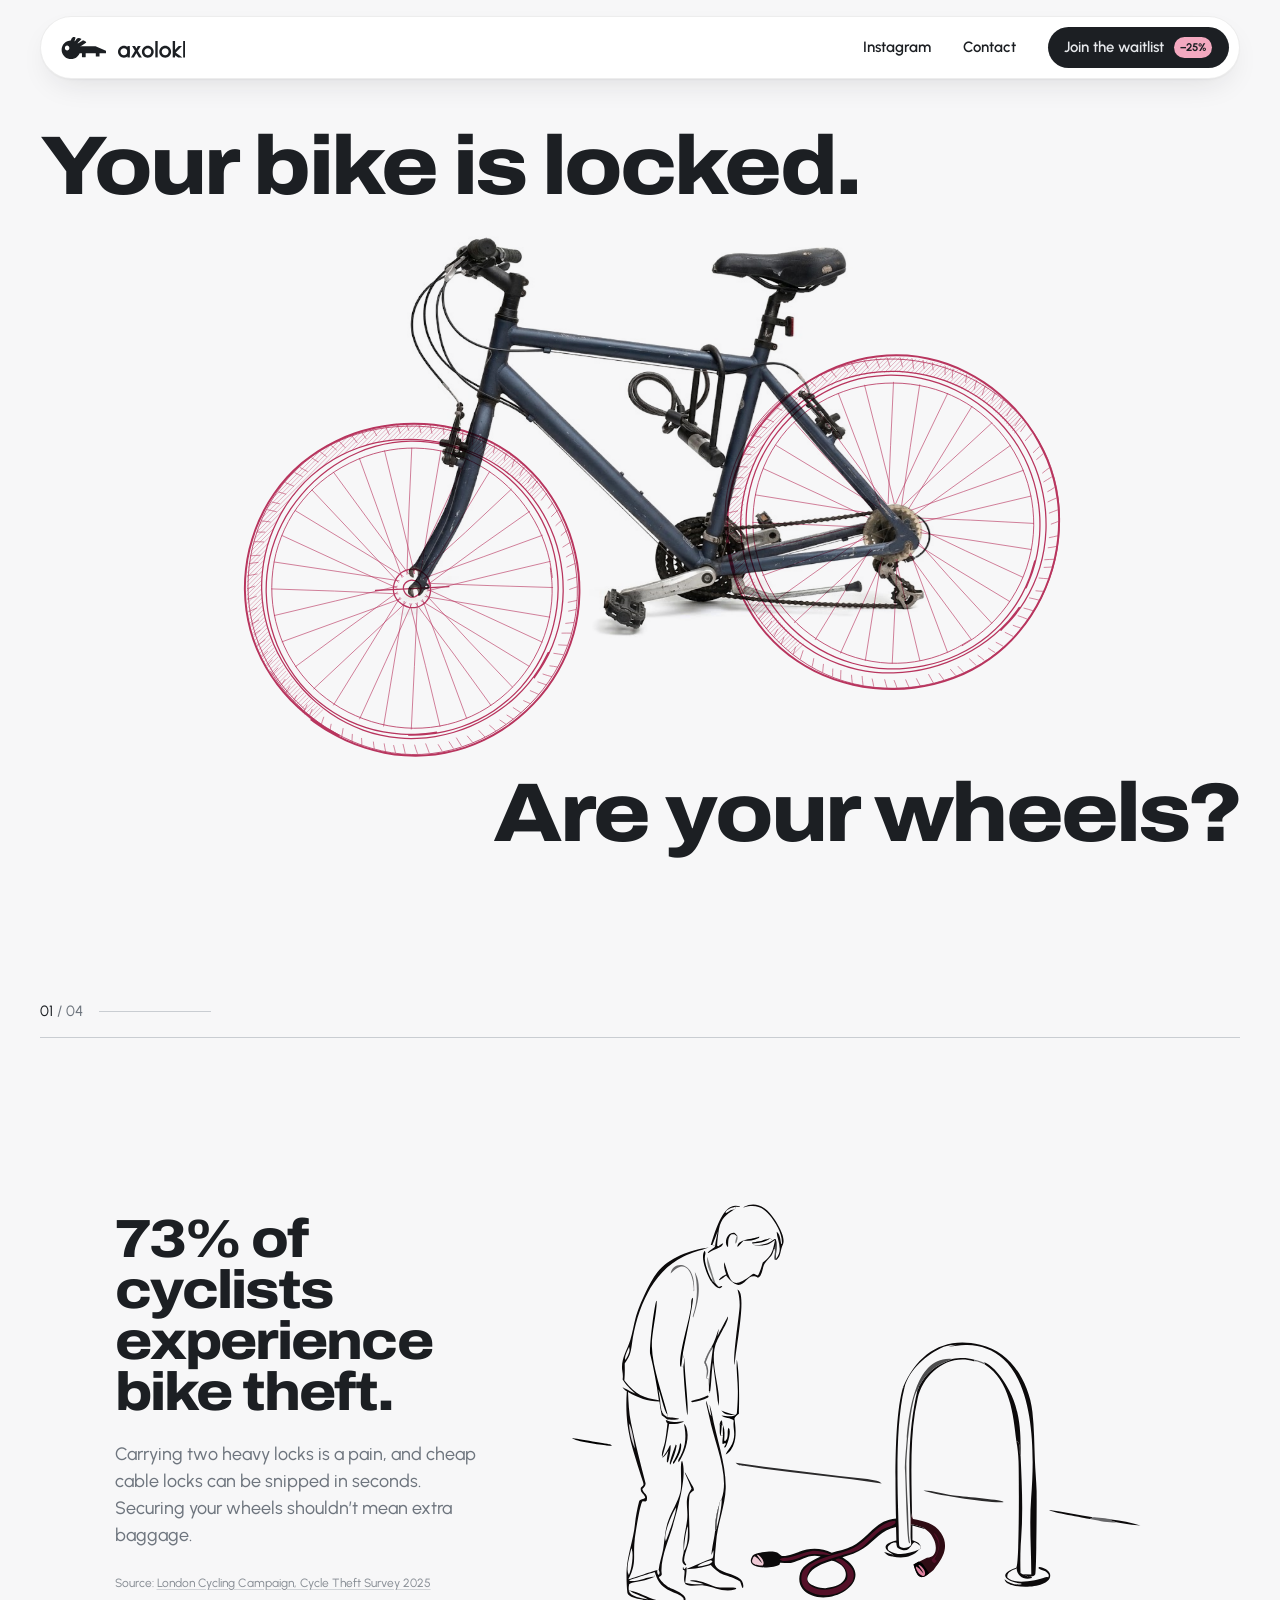
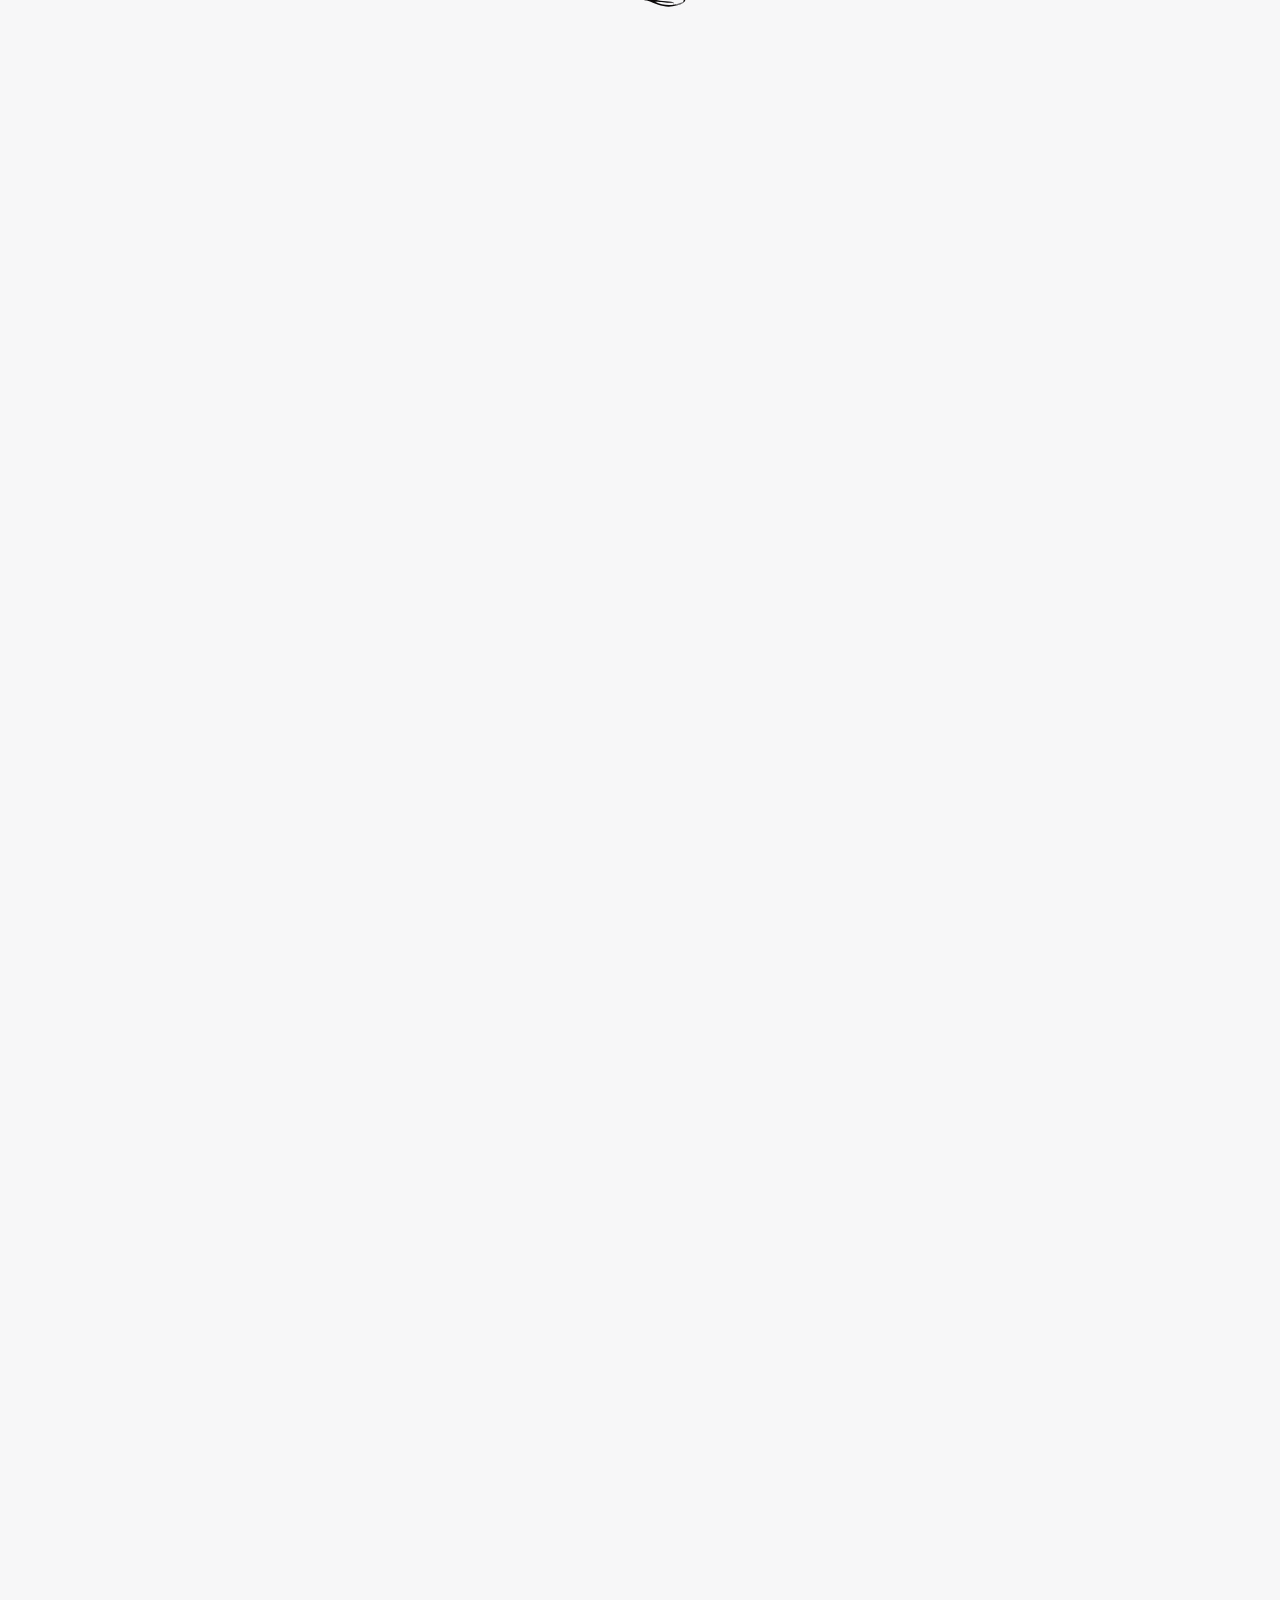
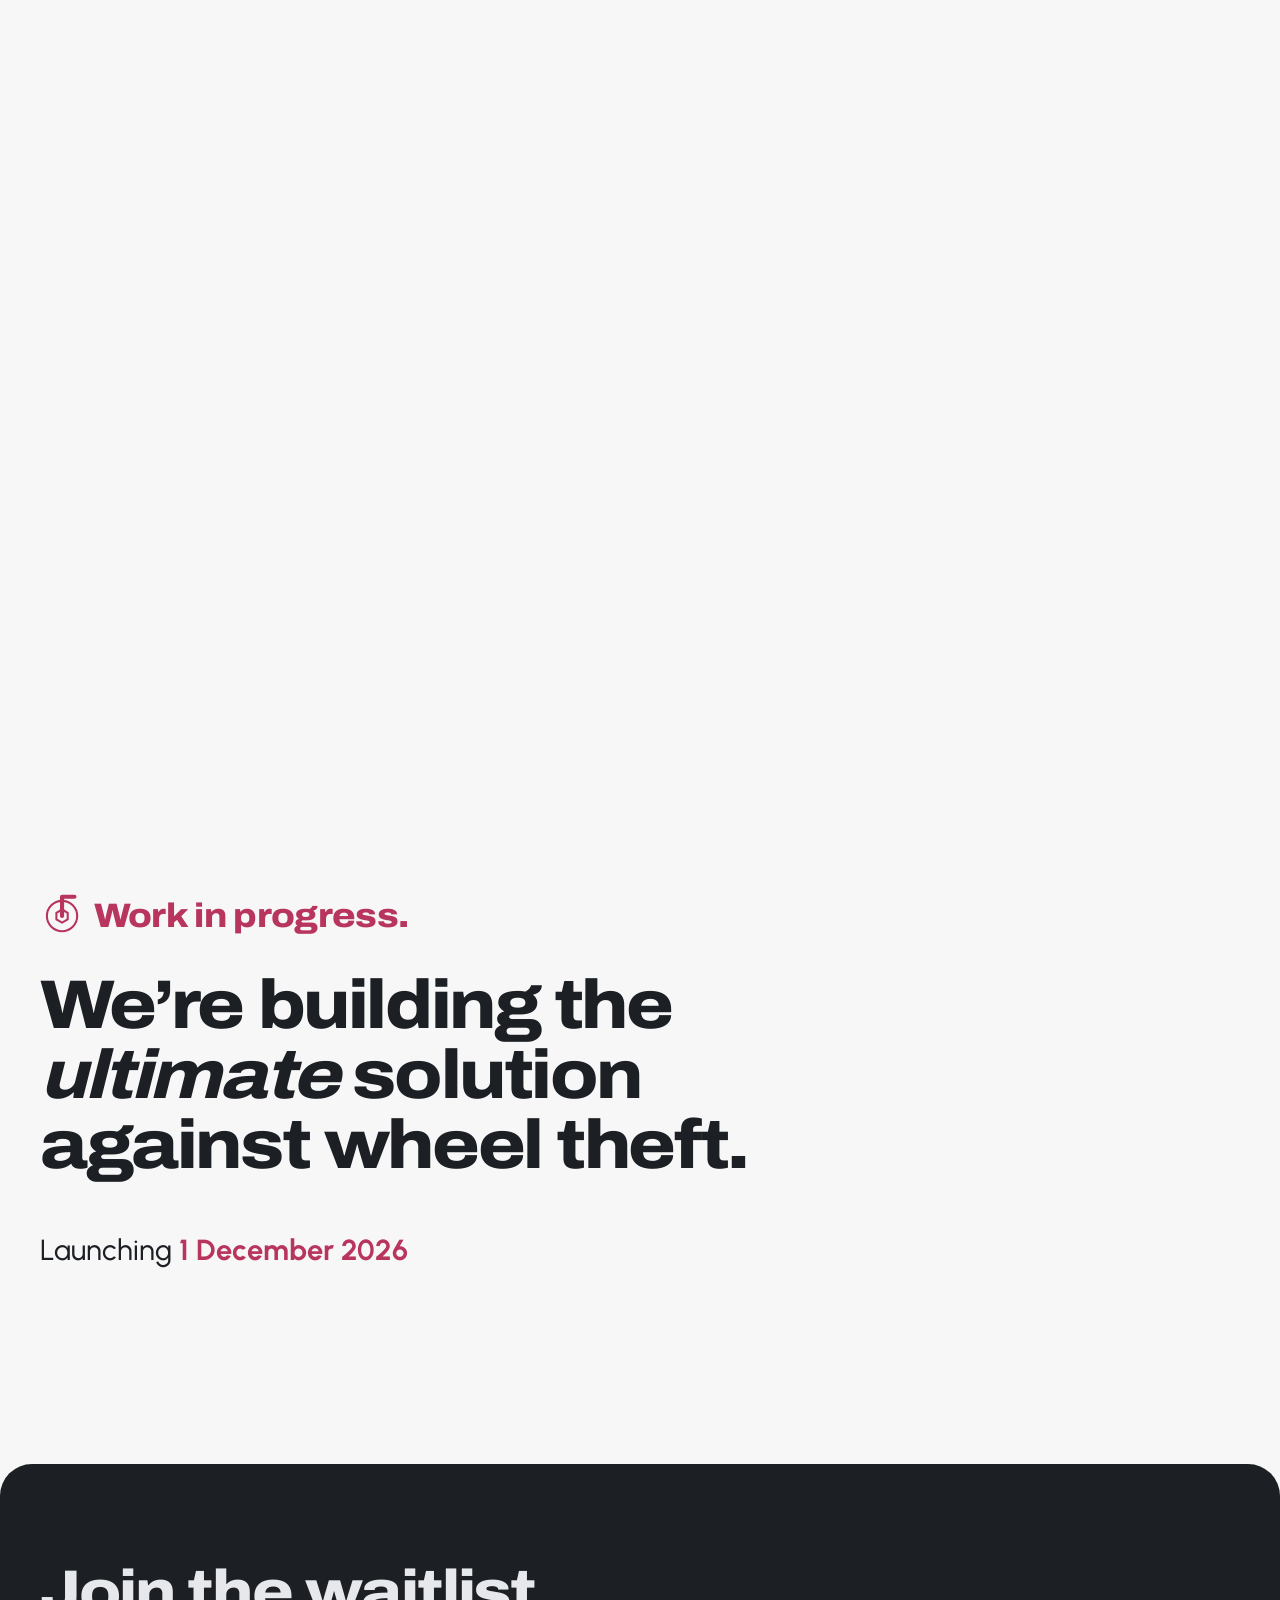
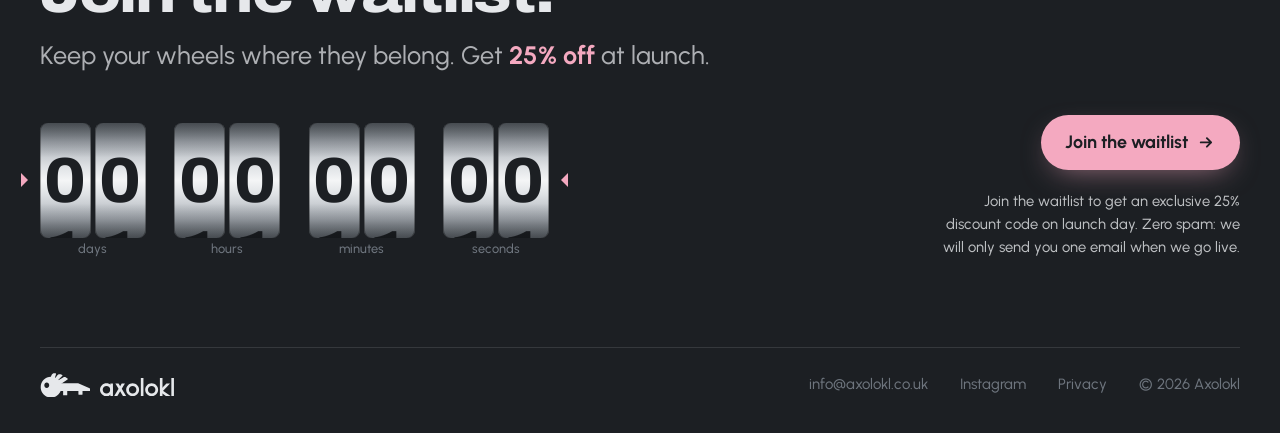
==== commit b151be15: "v4: email-first waitlist + bike-use question Co-Authored-By: Claude Opus 5.5 <noreply@anthropic.com>" ====
--- a/index.html
+++ b/index.html
@@ -9,7 +9,7 @@
   <link rel="icon" href="assets/logo/favicon.svg" type="image/svg+xml">
   <link rel="preload" href="assets/fonts/archivo-var.woff2" as="font" type="font/woff2" crossorigin>
   <link rel="preload" href="assets/fonts/urbanist-var.woff2" as="font" type="font/woff2" crossorigin>
-  <link rel="stylesheet" href="css/styles.css?v=36">
+  <link rel="stylesheet" href="css/styles.css?v=41">
   <script>document.documentElement.classList.add('js');</script>
 </head>
 <body>
@@ -274,12 +274,12 @@
 
         <div class="launch__cta">
           <button class="join" type="button" data-waitlist-open>
-            <span>Take the survey</span>
+            <span>Join the waitlist</span>
             <!-- arrow by default; on hover it folds away and the discount slides in -->
             <span class="join__swap join__arrow" aria-hidden="true"><span><svg viewBox="0 0 20 20" focusable="false"><path d="M4 10 H15 M10.5 5.5 L15 10 L10.5 14.5"/></svg></span></span>
             <span class="join__swap join__chip" aria-hidden="true"><span>−25%</span></span>
           </button>
-          <p class="launch__note">Answer 5 quick questions (about a minute) to join the waitlist and get an exclusive 25% discount code on launch day. Zero spam: we will only send you one email when we go live.</p>
+          <p class="launch__note">Join the waitlist to get an exclusive 25% discount code on launch day. Zero spam: we will only send you one email when we go live.</p>
         </div>
       </div>
 
@@ -319,6 +319,7 @@
 
   <!-- Waitlist pop-up. Netlify Forms stores submissions; nothing is emailed until launch. -->
   <dialog class="modal" id="waitlist-modal" aria-labelledby="modal-title">
+    <canvas class="modal__confetti" aria-hidden="true"></canvas>
     <div class="modal__bar">
       <span class="modal__date">Launching 1 December</span>
       <button class="modal__close" type="button" aria-label="Close" data-waitlist-close>
@@ -326,133 +327,59 @@
       </button>
     </div>
 
-    <!-- Survey + waitlist in one Netlify form: 5 quick questions, then the email.
-         Van Westendorp price questions use placeholder prices £X1–£X8 for now. -->
-    <form class="modal__form survey" name="waitlist" method="POST" data-netlify="true" netlify-honeypot="bot-field" novalidate>
+    <!-- 1. Waitlist: just the email. Netlify form "waitlist". -->
+    <form class="modal__form waitlist-form" name="waitlist" method="POST" data-netlify="true" netlify-honeypot="bot-field" novalidate>
       <input type="hidden" name="form-name" value="waitlist">
       <!-- where the visitor came from: QR / UTM tags on the landing URL, filled in by main.js -->
       <input type="hidden" name="source" value="">
       <p class="visually-hidden"><label>Leave this empty <input name="bot-field" tabindex="-1" autocomplete="off"></label></p>
 
-      <!-- 0. intro -->
-      <div class="survey__step" data-step="0">
-        <h2 id="modal-title" class="modal__title" tabindex="-1">Get 25% off at launch.</h2>
-        <p class="modal__text">Answer 5 quick questions (about a minute) to join the waitlist. We’ll only ever send you one email: your <strong>25% code</strong> on launch day.</p>
-        <button class="btn modal__submit" type="button" data-survey-next>Start the survey</button>
-      </div>
-
-      <!-- 1. warm-up -->
-      <fieldset class="survey__step" data-step="1" data-q="1" hidden>
-        <legend class="survey__q" tabindex="-1">Have you ever had a bike part stolen?</legend>
-        <div class="survey__chips survey__chips--two">
-          <label class="chip"><input type="radio" name="part_stolen" value="yes" required><span>Yes</span></label>
-          <label class="chip"><input type="radio" name="part_stolen" value="no" required><span>No</span></label>
-        </div>
+      <h2 id="modal-title" class="modal__title" tabindex="-1">Join the waitlist.</h2>
+      <p class="modal__text">Get <strong>25% off</strong> when Axolokl launches. We’ll only ever send you one email: your discount code on launch day.</p>
+      <label class="visually-hidden" for="waitlist-email">Email address</label>
+      <input class="modal__input" id="waitlist-email" type="email" name="email" placeholder="you@email.com" autocomplete="email" required>
+      <button class="btn modal__submit" type="submit"><span class="btn__spinner" aria-hidden="true"></span><span class="btn__label">Join the waitlist</span></button>
+      <!-- UK GDPR: short notice at the point of collection, linking to the full notice -->
+      <p class="modal__privacy">We’ll use your email to send your 25% code at launch; unsubscribe any time. <a href="privacy.html" target="_blank" rel="noopener">Privacy notice</a></p>
+      <p class="modal__error" role="alert" hidden>Something went wrong. Please try again in a moment.</p>
+    </form>
+
+    <!-- 2. One optional question after joining. Separate Netlify form "bike-use", linked by email. -->
+    <form class="modal__form use-form" name="bike-use" method="POST" data-netlify="true" netlify-honeypot="bot-field" novalidate hidden>
+      <input type="hidden" name="form-name" value="bike-use">
+      <input type="hidden" name="email" value="">
+      <input type="hidden" name="source" value="">
+      <input type="hidden" name="uses" value="">
+      <p class="visually-hidden"><label>Leave this empty <input name="bot-field" tabindex="-1" autocomplete="off"></label></p>
+
+      <h2 class="modal__title" tabindex="-1">You’re on the list!</h2>
+      <p class="use__lead">One last thing…</p>
+      <fieldset class="use__set">
+        <legend class="use__q">What do you mostly use your bike for? <span>Pick all that apply.</span></legend>
+        <div class="use__options">
+          <label class="check"><input type="checkbox" value="work"><span>Getting to work</span></label>
+          <label class="check"><input type="checkbox" value="uni"><span>Getting to uni or college</span></label>
+          <label class="check"><input type="checkbox" value="errands"><span>Errands or shopping</span></label>
+          <label class="check"><input type="checkbox" value="leisure"><span>Leisure or socialising</span></label>
+          <label class="check"><input type="checkbox" value="fitness"><span>Fitness or sport</span></label>
+          <label class="check"><input type="checkbox" value="deliveries"><span>Deliveries or other work</span></label>
+          <label class="check"><input type="checkbox" value="other" data-use-other><span>Something else</span></label>
+        </div>
+        <label class="visually-hidden" for="use-other-text">What else do you use your bike for?</label>
+        <input class="modal__input use__other" id="use-other-text" type="text" name="use_other" placeholder="Tell us what" maxlength="120" hidden>
       </fieldset>
-
-      <!-- concept card: what they're pricing, shown once before the price questions (not a question) -->
-      <div class="survey__step survey__concept" data-step="concept" hidden>
-        <h2 class="survey__q" tabindex="-1">Here’s what we’re building.</h2>
-        <!-- line drawing: the coded lock on the wheel hub, and the one key that fits it -->
-        <svg class="survey__art" viewBox="0 0 320 150" aria-hidden="true" focusable="false">
-          <g class="art__wheel">
-            <path d="M88 4 A71 71 0 1 0 88 146"/>
-            <path d="M88 13 A62 62 0 1 0 88 137"/>
-            <path d="M88 75 L33 33 M88 75 L19 72 M88 75 L30 116 M88 75 L66 141 M88 75 L64 10"/>
-          </g>
-          <path class="art__fork" d="M150 2 L96 70"/>
-          <g class="art__lock">
-            <rect x="74" y="61" width="28" height="28" rx="7"/>
-            <circle cx="88" cy="72" r="3.2"/>
-            <path d="M88 75 L88 81"/>
-          </g>
-          <path class="art__guide" d="M120 75 H186"/>
-          <g class="art__key">
-            <circle cx="292" cy="75" r="15"/>
-            <circle cx="292" cy="75" r="5"/>
-            <path d="M277 75 H196 V83 H203 V79 H210 V86 H218 V80 H225 V84 H232 V79 H240 V75"/>
-          </g>
-        </svg>
-        <ul class="survey__points">
-          <li>Replaces the quick-release lever or bolt that holds your wheel on.</li>
-          <li>Every lock is custom-coded: only your own key fits, so a standard tool can’t open it.</li>
-        </ul>
-        <button class="btn modal__submit" type="button" data-survey-concept-done>Next</button>
-      </div>
-
-        <fieldset class="survey__step" data-step="2" data-q="2" hidden>
-          <legend class="survey__q" tabindex="-1">At what price would it seem <em>so cheap</em> that you’d doubt it’s secure?</legend>
-          <div class="survey__slider" data-price>
-            <output class="survey__value" aria-hidden="true">£X1</output>
-            <input class="survey__range" type="range" min="1" max="9" step="1" value="1" aria-label="Price">
-            <input type="hidden" name="price_too_cheap" value="">
-            <div class="survey__scale" aria-hidden="true"><span>£X1</span><span>£X2</span><span>£X3</span><span>£X4</span><span>£X5</span><span>£X6</span><span>£X7</span><span>£X8</span><span>£X8+</span></div>
-          </div>
-          <button class="btn modal__submit" type="button" data-survey-next>Next</button>
-        </fieldset>
-
-        <fieldset class="survey__step" data-step="3" data-q="3" hidden>
-          <legend class="survey__q" tabindex="-1">At what price would it feel like <em>a good deal</em>?</legend>
-          <div class="survey__slider" data-price>
-            <output class="survey__value" aria-hidden="true">£X1</output>
-            <input class="survey__range" type="range" min="1" max="9" step="1" value="1" aria-label="Price">
-            <input type="hidden" name="price_good_deal" value="">
-            <div class="survey__scale" aria-hidden="true"><span>£X1</span><span>£X2</span><span>£X3</span><span>£X4</span><span>£X5</span><span>£X6</span><span>£X7</span><span>£X8</span><span>£X8+</span></div>
-          </div>
-          <button class="btn modal__submit" type="button" data-survey-next>Next</button>
-        </fieldset>
-
-        <fieldset class="survey__step" data-step="4" data-q="4" hidden>
-          <legend class="survey__q" tabindex="-1">At what price would it start to feel <em>expensive</em>, but you’d still consider it?</legend>
-          <div class="survey__slider" data-price>
-            <output class="survey__value" aria-hidden="true">£X1</output>
-            <input class="survey__range" type="range" min="1" max="9" step="1" value="1" aria-label="Price">
-            <input type="hidden" name="price_expensive" value="">
-            <div class="survey__scale" aria-hidden="true"><span>£X1</span><span>£X2</span><span>£X3</span><span>£X4</span><span>£X5</span><span>£X6</span><span>£X7</span><span>£X8</span><span>£X8+</span></div>
-          </div>
-          <button class="btn modal__submit" type="button" data-survey-next>Next</button>
-        </fieldset>
-
-        <fieldset class="survey__step" data-step="5" data-q="5" hidden>
-          <legend class="survey__q" tabindex="-1">At what price would it be <em>too expensive</em> to consider?</legend>
-          <div class="survey__slider" data-price>
-            <output class="survey__value" aria-hidden="true">£X1</output>
-            <input class="survey__range" type="range" min="1" max="9" step="1" value="1" aria-label="Price">
-            <input type="hidden" name="price_too_expensive" value="">
-            <div class="survey__scale" aria-hidden="true"><span>£X1</span><span>£X2</span><span>£X3</span><span>£X4</span><span>£X5</span><span>£X6</span><span>£X7</span><span>£X8</span><span>£X8+</span></div>
-          </div>
-          <button class="btn modal__submit" type="button" data-survey-next>Next</button>
-        </fieldset>
-
-      <!-- 6. email -->
-      <div class="survey__step" data-step="6" hidden>
-        <h2 class="survey__q" tabindex="-1">Thank you for taking our survey.</h2>
-        <p class="modal__text">Where should we send your 25% code?</p>
-        <label class="visually-hidden" for="waitlist-email">Email address</label>
-        <input class="modal__input" id="waitlist-email" type="email" name="email" placeholder="you@email.com" autocomplete="email" required>
-        <button class="btn modal__submit" type="submit">Join the waitlist</button>
-        <!-- UK GDPR: short notice at the point of collection, linking to the full notice -->
-        <p class="modal__privacy">We’ll use your email to send your 25% code at launch; unsubscribe any time. <a href="privacy.html" target="_blank" rel="noopener">Privacy notice</a></p>
-        <p class="modal__error" role="alert" hidden>Something went wrong. Please try again in a moment.</p>
-      </div>
-
-      <!-- progress + back, shown on the question steps -->
-      <div class="survey__nav" hidden>
-        <button class="survey__back" type="button" data-survey-back>Back</button>
-        <span class="survey__count" aria-live="polite"><span data-survey-num>1</span> / 5</span>
-        <span class="survey__meter" aria-hidden="true"><span></span></span>
-      </div>
+      <button class="btn modal__submit" type="submit" disabled>Send answer</button>
     </form>
 
     <div class="modal__done" hidden>
-      <h2 class="modal__title" tabindex="-1">You’re on the list.</h2>
-      <p class="modal__text">Thanks for your answers. We’ll email <strong class="modal__email"></strong> once we launch.</p>
+      <h2 class="modal__title" tabindex="-1">Thank you.</h2>
+      <p class="modal__text">We’ll email <strong class="modal__email"></strong> once we launch.</p>
       <button class="btn" type="button" data-waitlist-close>Done</button>
     </div>
   </dialog>
 
   <script src="js/vendor/gsap.min.js" defer></script>
   <script src="js/vendor/ScrollTrigger.min.js" defer></script>
-  <script src="js/main.js?v=8" defer></script>
+  <script src="js/main.js?v=12" defer></script>
 </body>
 </html>
--- a/css/styles.css
+++ b/css/styles.css
@@ -550,121 +550,64 @@
 /* same deep-gill hover as the header and launch buttons */
 .modal .btn:hover, .modal .btn:focus-visible { background: var(--gill); color: var(--alu); }
 .modal__error { margin: 1rem 0 0; color: var(--axo); font-size: var(--step--1); }
+/* confetti layer: fixed to the whole screen (it sits inside the dialog, so it's in the top layer too); never catches clicks */
+.modal__confetti { position: fixed; inset: 0; width: 100vw; height: 100vh; pointer-events: none; z-index: 2; }
+/* joining: spinner + label while the sign-up is sent */
+.modal__submit { gap: 0.6rem; }
+.btn__spinner {
+  display: none;
+  width: 1em; height: 1em;
+  border: 2px solid currentColor; border-right-color: transparent; border-radius: 50%;
+  animation: spin .8s linear infinite;
+}
+.modal__submit.is-loading .btn__spinner { display: inline-block; }
+.modal__submit.is-loading { cursor: progress; }
+.modal .btn.is-loading:disabled { opacity: 1; }
+@keyframes spin { to { transform: rotate(360deg); } }
 .modal__privacy { margin: 1rem 0 0; font-size: 0.75rem; line-height: 1.5; color: var(--steel); }
 .modal__privacy a { color: var(--alu); text-underline-offset: 0.2em; }
 .modal__privacy a:hover { color: var(--axo); }
 
-/* ---- Survey steps inside the pop-up ---- */
-.survey__step { margin: 0; padding: 0; border: 0; min-width: 0; }
-.survey__step[hidden] { display: none; }
-.survey__q {
-  display: block; padding: 0; margin: 0;
+/* ---- "One last question" after joining ---- */
+/* secondary line under "You're on the list." */
+.use__lead {
+  margin: 0.9rem 0 0;
   font-family: var(--font-display);
   font-weight: 800; font-stretch: 112%;
-  font-size: clamp(1.35rem, 1.1rem + 0.7vw, 1.65rem);
-  line-height: 1.1; letter-spacing: -0.025em;
+  font-size: var(--step-1); letter-spacing: -0.02em;
+  color: var(--axo);
+}
+.use__set { margin: 0.5rem 0 0; padding: 0; border: 0; min-width: 0; }
+.use__q { padding: 0; font-size: var(--step-0); font-weight: 600; color: var(--alu); }
+.use__q span { display: block; margin-top: 0.2rem; font-size: var(--step--1); font-weight: 450; color: var(--steel); }
+.use__options { display: grid; gap: 0.45rem; margin-top: 0.9rem; }
+.check { position: relative; display: block; cursor: pointer; }
+.check input { position: absolute; opacity: 0; inset: 0; margin: 0; cursor: pointer; }
+.check span {
+  display: flex; align-items: center; gap: 0.7rem;
+  padding: 0.6rem 0.9rem;
+  border: 1px solid rgb(230 232 235 / .2);
+  border-radius: 0.8rem;
   color: var(--alu);
-}
-.survey__q:focus { outline: none; }
-.survey__q em { font-style: italic; color: var(--axo); }
-.survey__hint { margin: 0.6rem 0 0; font-size: var(--step--1); color: var(--steel); }
-.survey__chips { display: grid; gap: 0.5rem; margin-top: 1.25rem; }
-.survey__chips--two { grid-template-columns: 1fr 1fr; }
-/* ---- Concept card: what they're pricing ---- */
-.survey__art { display: block; width: 100%; height: auto; max-height: 8.5rem; margin: 1.25rem 0 0.25rem; overflow: visible; }
-.survey__art path, .survey__art circle, .survey__art rect { fill: none; stroke-linecap: round; stroke-linejoin: round; }
-.art__wheel path { stroke: rgb(230 232 235 / .4); stroke-width: 1.6; }
-.art__fork { stroke: var(--alu); stroke-width: 7; }
-.art__lock rect { stroke: var(--axo); stroke-width: 3; fill: var(--graphite); }
-.art__lock circle, .art__lock path { stroke: var(--axo); stroke-width: 2.4; }
-.art__guide { stroke: var(--axo); stroke-width: 1.6; stroke-dasharray: 3 5; opacity: .7; }
-.art__key circle, .art__key path { stroke: var(--axo); stroke-width: 3; }
-.survey__points { margin: 1rem 0 0; padding: 0; list-style: none; display: grid; gap: 0.7rem; }
-.survey__points li {
-  position: relative; padding-left: 1.4rem;
-  font-size: var(--step-0); line-height: 1.45; color: var(--alu);
-}
-.survey__points li::before {
-  content: ""; position: absolute; left: 0; top: 0.7em;
-  width: 0.7rem; height: 2px; background: var(--axo);
-}
-
-/* ---- Price slider ---- */
-.survey__slider { margin-top: 1.25rem; }
-.survey__value {
-  display: block;
-  font-family: var(--font-display);
-  font-weight: 800; font-stretch: 112%;
-  font-size: 2.4rem; line-height: 1;
-  letter-spacing: -0.03em;
-  font-variant-numeric: tabular-nums;
-  color: var(--axo);
-}
-.survey__range {
-  -webkit-appearance: none; appearance: none;
-  display: block; width: 100%;
-  margin: 1.1rem 0 0; height: 2rem;
-  background: transparent; cursor: pointer;
-}
-.survey__range::-webkit-slider-runnable-track { height: 4px; border-radius: 4px; background: rgb(230 232 235 / .18); }
-.survey__range::-moz-range-track { height: 4px; border-radius: 4px; background: rgb(230 232 235 / .18); }
-.survey__range::-webkit-slider-thumb {
-  -webkit-appearance: none; appearance: none;
-  width: 1.5rem; height: 1.5rem; margin-top: calc(2px - 0.75rem);
-  border-radius: 50%; background: var(--axo);
-  border: 3px solid var(--graphite); box-shadow: 0 0 0 1px var(--axo);
-}
-.survey__range::-moz-range-thumb {
-  width: 1.5rem; height: 1.5rem;
-  border-radius: 50%; background: var(--axo);
-  border: 3px solid var(--graphite); box-shadow: 0 0 0 1px var(--axo);
-}
-.survey__range:focus-visible { outline: none; }
-.survey__range:focus-visible::-webkit-slider-thumb { box-shadow: 0 0 0 1px var(--axo), 0 0 0 5px rgb(244 169 192 / .35); }
-.survey__range:focus-visible::-moz-range-thumb { box-shadow: 0 0 0 1px var(--axo), 0 0 0 5px rgb(244 169 192 / .35); }
-/* scale under the track: 9 labels spread so each sits under its stop */
-.survey__scale {
-  display: flex; justify-content: space-between;
-  margin: 0.35rem 0.1rem 0;
-  font-size: 0.72rem; font-variant-numeric: tabular-nums;
-  color: var(--steel);
-}
-.survey__scale span { width: 0; display: flex; justify-content: center; white-space: nowrap; }
-.survey__scale span:first-child { justify-content: flex-start; }
-.survey__scale span:last-child { justify-content: flex-end; }
-/* values below an earlier answer can't be picked */
-.survey__scale span.is-below { opacity: .3; text-decoration: line-through; }
-.chip { position: relative; display: block; cursor: pointer; }
-.chip--wide { grid-column: 1 / -1; }
-.chip input { position: absolute; opacity: 0; inset: 0; margin: 0; cursor: pointer; }
-.chip span {
-  display: block;
-  padding: 0.7em 0.5em;
-  text-align: center;
-  font-weight: 600; font-variant-numeric: tabular-nums;
-  color: var(--alu);
-  border: 1px solid rgb(230 232 235 / .22);
-  border-radius: 999px;
-  transition: background-color .15s, border-color .15s, color .15s;
-}
-.chip:hover span { border-color: var(--axo); }
-.chip input:checked + span { background: var(--axo); border-color: var(--axo); color: var(--graphite); }
-.chip input:focus-visible + span { outline: 2px solid var(--axo); outline-offset: 2px; }
-/* prices below an earlier answer are greyed out (they would contradict it) */
-.chip input:disabled + span { opacity: .25; cursor: not-allowed; }
-.chip input:disabled { cursor: not-allowed; }
-.survey__nav {
-  display: flex; align-items: center; gap: 1rem;
-  margin-top: 1.5rem; padding-top: 1rem;
-  border-top: 1px solid rgb(230 232 235 / .14);
-  font-size: var(--step--1); color: var(--steel);
-}
-.survey__nav[hidden] { display: none; }
-.survey__back { padding: 0; background: none; border: 0; font: inherit; color: var(--alu); cursor: pointer; text-decoration: underline; text-underline-offset: 0.2em; }
-.survey__back:hover { color: var(--axo); }
-.survey__count { margin-left: auto; font-variant-numeric: tabular-nums; }
-.survey__meter { position: relative; width: 5rem; height: 2px; background: rgb(230 232 235 / .15); }
-.survey__meter span { position: absolute; inset: 0; background: var(--axo); transform-origin: left; transform: scaleX(0); transition: transform .35s var(--ease-out); }
+  transition: border-color .15s, background-color .15s;
+}
+/* square tick box drawn before the label */
+.check span::before {
+  content: ""; flex: none;
+  width: 1rem; height: 1rem;
+  border: 1.5px solid rgb(230 232 235 / .45); border-radius: 0.25rem;
+  background: center / 0.7rem no-repeat;
+}
+.check:hover span { border-color: var(--axo); }
+.check input:checked + span { border-color: var(--axo); background: rgb(244 169 192 / .1); }
+.check input:checked + span::before {
+  border-color: var(--axo); background-color: var(--axo);
+  background-image: url("data:image/svg+xml,%3Csvg xmlns='http://www.w3.org/2000/svg' viewBox='0 0 12 12'%3E%3Cpath d='M2.5 6.2 L5 8.6 L9.6 3.6' fill='none' stroke='%231C1F23' stroke-width='2' stroke-linecap='round' stroke-linejoin='round'/%3E%3C/svg%3E");
+}
+.check input:focus-visible + span { outline: 2px solid var(--axo); outline-offset: 2px; }
+.use__other { margin-top: 0.6rem; }
+.use__other[hidden] { display: none; }
+.use-form .modal__submit:disabled { opacity: .45; cursor: not-allowed; }
 
 /* ============ Privacy page ============ */
 .legal { max-width: 44rem; margin: 0 auto; padding: 3rem var(--gutter) 6rem; }
@@ -771,10 +714,13 @@
 
   /* ---- Waitlist pop-up ---- */
   .modal { padding: 1.25rem 1.25rem 1.5rem; }
+  .use__options { gap: 0.35rem; }
+  .check span { padding: 0.5rem 0.8rem; }
 }
 
 @media (prefers-reduced-motion: reduce) {
   .wip__turn { animation: none; }
+  .btn__spinner { animation-duration: 2.4s; }
   .modal[open], .modal[open]::backdrop { animation: none; }
   .join__swap, .join__chip > span { transition: none; }
   .join::after { animation: none; }
